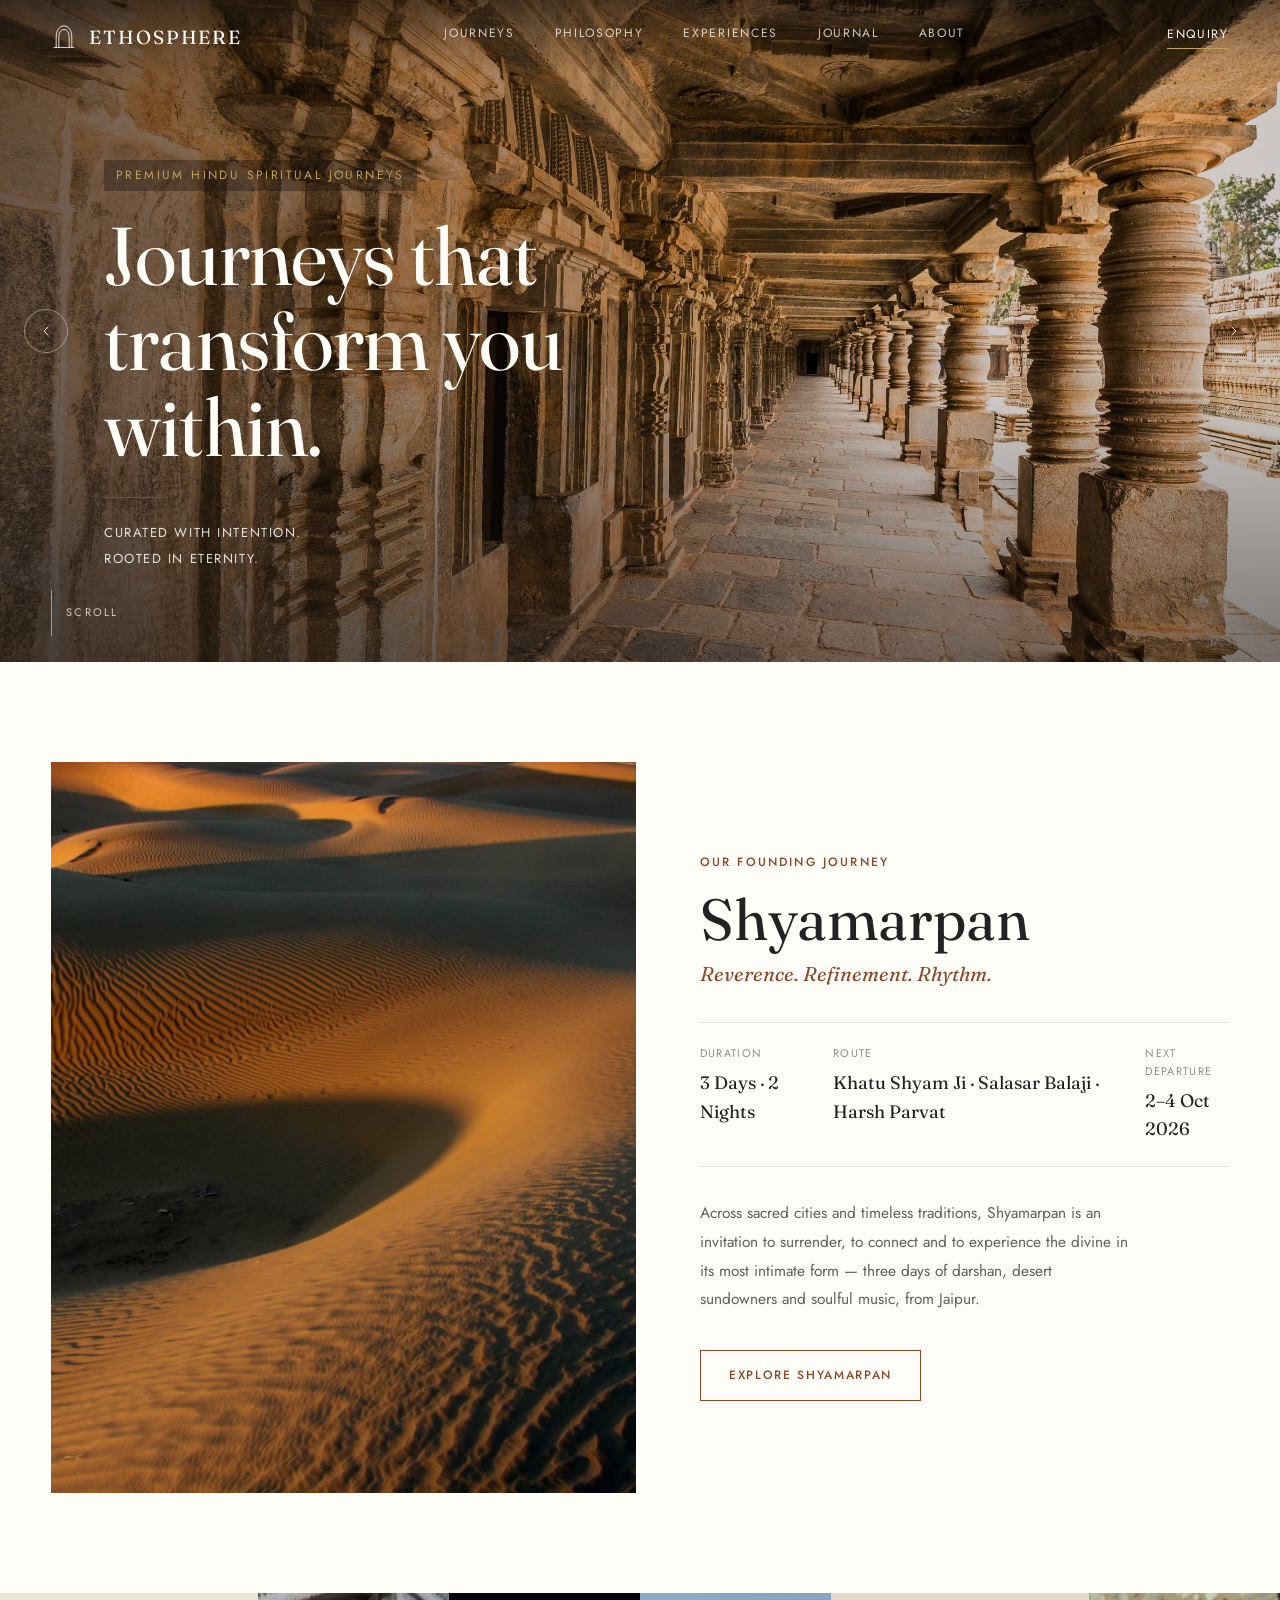
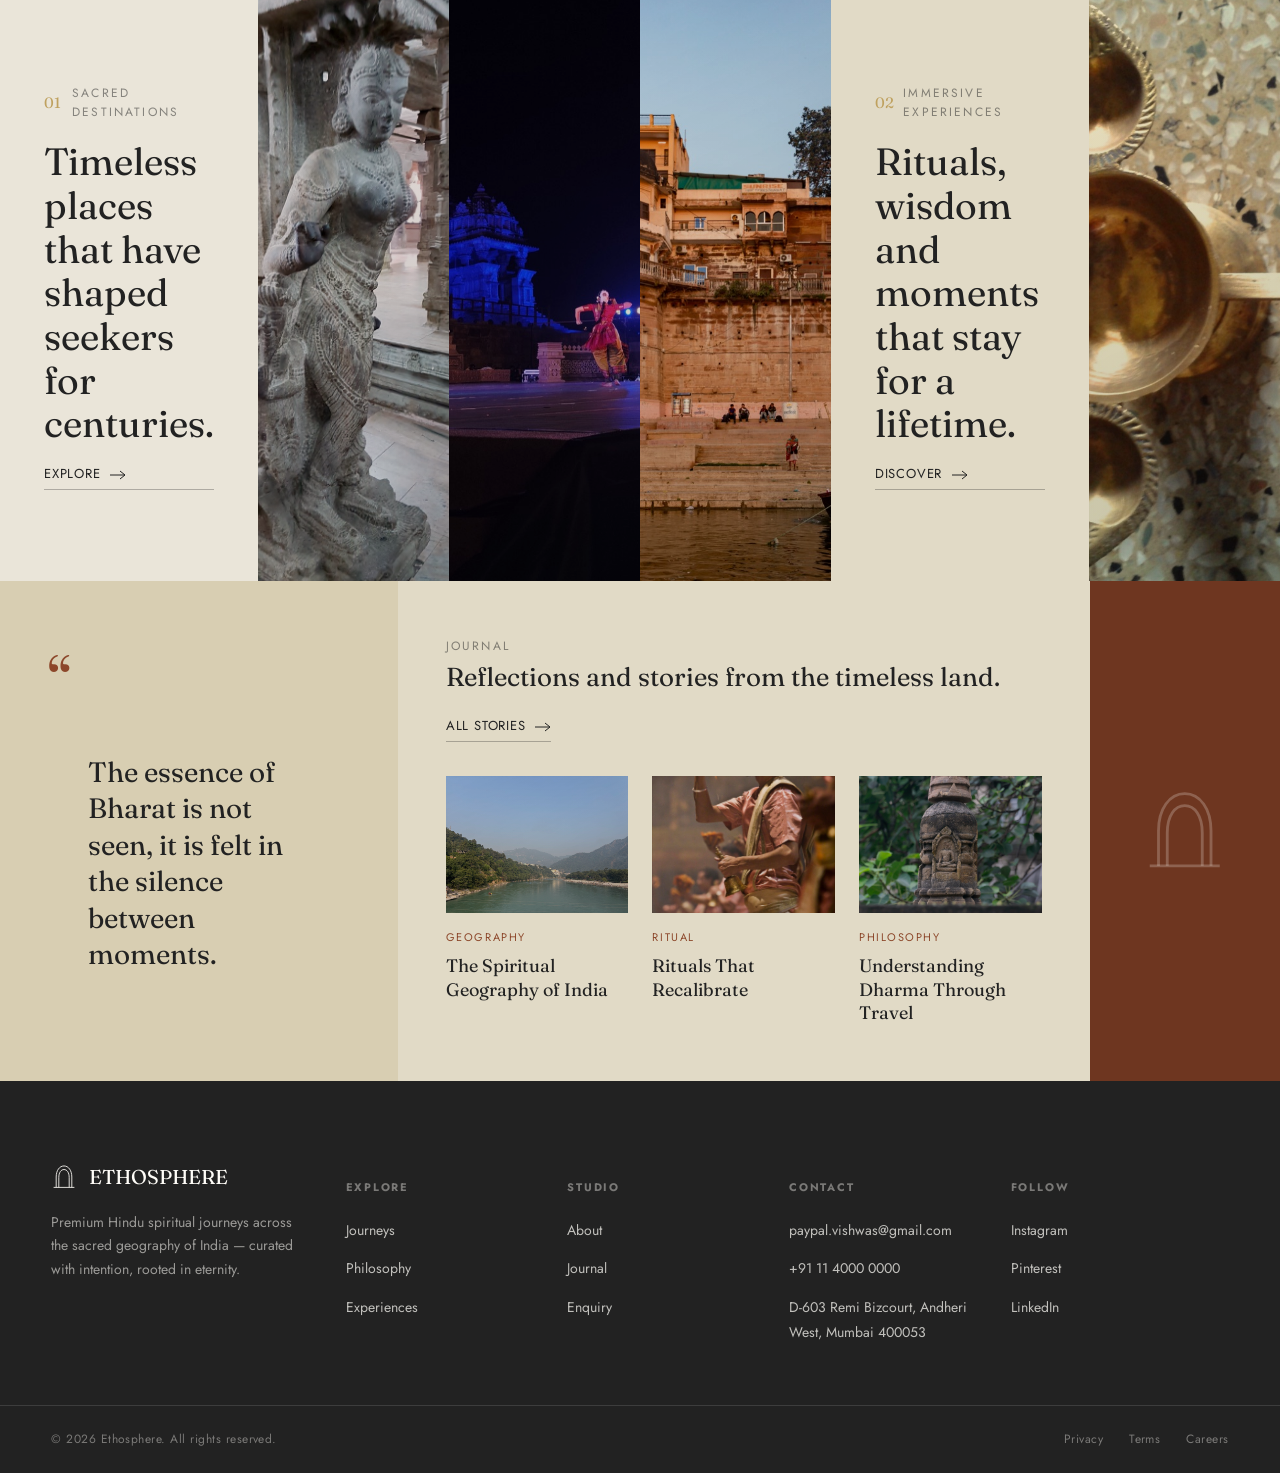
==== index.html @ e4db8712 "Fix hero arrow/headline overlap; remove redundant dot indicators Remove the dot indicators — arrows " ====
<!DOCTYPE html>
<html lang="en">
<head>
<meta charset="UTF-8">
<meta name="viewport" content="width=device-width, initial-scale=1.0">
<title>Journeys that transform you within — Ethosphere</title>
<meta name="description" content="Ethosphere designs premium, small-group spiritual journeys across India's sacred sites — curated with intention, rooted in eternity.">
<link rel="icon" href="data:image/svg+xml,<svg xmlns=%22http://www.w3.org/2000/svg%22 viewBox=%220 0 40 40%22><path d=%22M8 36 V20 C8 10 13 3 20 3 C27 3 32 10 32 20 V36%22 stroke=%22%238C472A%22 stroke-width=%222%22 fill=%22none%22/></svg>">
<link rel="stylesheet" href="css/style.css">

</head>
<body>

<header class="site-header">
  <a href="index.html" class="brand"><svg viewBox="0 0 40 40" fill="none" xmlns="http://www.w3.org/2000/svg" style="stroke:currentColor;stroke-width:1.3;">
  <path d="M8 36 V20 C8 10 13 3 20 3 C27 3 32 10 32 20 V36"/>
  <path d="M12 36 V21 C12 13 15.5 8.5 20 8.5 C24.5 8.5 28 13 28 21 V36"/>
  <line x1="4" y1="36" x2="36" y2="36"/>
</svg><span>ETHOSPHERE</span></a>
  <nav class="nav-main"><a href="journeys.html">Journeys</a>
<a href="philosophy.html">Philosophy</a>
<a href="experiences.html">Experiences</a>
<a href="journal.html">Journal</a>
<a href="about.html">About</a></nav>
  <div class="nav-right">
    <a href="enquiry.html" class="nav-cta">Enquiry</a>
    <button class="nav-toggle" aria-label="Open menu"><span></span><span></span><span></span></button>
  </div>
</header>
<div class="mobile-nav">
  <button class="mobile-nav-close">Close</button>
  <a href="journeys.html">Journeys</a>
  <a href="philosophy.html">Philosophy</a>
  <a href="experiences.html">Experiences</a>
  <a href="journal.html">Journal</a>
  <a href="about.html">About</a>
  <a href="enquiry.html" style="font-size:16px;color:var(--rust);margin-top:20px;">Enquiry &rarr;</a>
</div>

<section class="hero theme-hero">
  <div class="hero-slideshow" id="heroSlideshow">
    <div class="hero-slideshow-track" id="heroTrack">
      <div class="hero-slide">
        <img src="images/hero-temple-colonnade.jpg" alt="Golden-hour light through a sculpted stone temple corridor">
      </div>
    </div>
  </div>
  <button class="hero-nav hero-nav-prev" id="heroPrev" aria-label="Previous slide">
    <svg viewBox="0 0 24 24" fill="none"><path d="M15 6L9 12L15 18" stroke="currentColor" stroke-width="1.3" stroke-linecap="round" stroke-linejoin="round"/></svg>
  </button>
  <button class="hero-nav hero-nav-next" id="heroNext" aria-label="Next slide">
    <svg viewBox="0 0 24 24" fill="none"><path d="M9 6L15 12L9 18" stroke="currentColor" stroke-width="1.3" stroke-linecap="round" stroke-linejoin="round"/></svg>
  </button>
  <div class="scroll-cue"><span class="stem"></span>Scroll</div>
  <div class="hero-inner">
    <span class="hero-eyebrow">Premium Hindu Spiritual Journeys</span>
    <h1>Journeys that<br>transform you<br>within.</h1>
    <div class="hero-rule"></div>
    <p class="hero-sub">Curated with intention.<br>Rooted in eternity.</p>
  </div>
</section>

<section class="feature-journey" data-reveal>
  <div class="media-panel">
    <img src="images/shyamarpan-dunes-sunset.jpg" alt="Sunset over the desert dunes near Harsh Parvat, Rajasthan" loading="lazy">
  </div>
  <div class="feature-journey-body">
    <span class="eyebrow">Our Founding Journey</span>
    <h2 class="feature-journey-name">Shyamarpan</h2>
    <p class="feature-journey-subtitle">Reverence. Refinement. Rhythm.</p>
    <div class="feature-journey-meta">
      <div><span>Duration</span><span>3 Days &middot; 2 Nights</span></div>
      <div><span>Route</span><span>Khatu Shyam Ji &middot; Salasar Balaji &middot; Harsh Parvat</span></div>
      <div><span>Next Departure</span><span>2&ndash;4 Oct 2026</span></div>
    </div>
    <p class="feature-journey-desc">Across sacred cities and timeless traditions, Shyamarpan is an invitation to surrender, to connect and to experience the divine in its most intimate form — three days of darshan, desert sundowners and soulful music, from Jaipur.</p>
    <a href="journeys.html#shyamarpan" class="btn btn-rust">Explore Shyamarpan</a>
  </div>
</section>

<section class="split-row" data-reveal>
  <div class="split-text">
    <span class="section-label"><span class="num">01</span> Sacred Destinations</span>
    <h3>Timeless places that have shaped seekers for centuries.</h3>
    <a href="journeys.html" class="link-arrow">Explore<svg viewBox="0 0 16 10"><path d="M0 5H15M15 5L10 1M15 5L10 9" stroke="currentColor" fill="none"/></svg></a>
  </div>
  <div class="split-img"><div class="media-panel "><img src="images/detail-carved-stone.jpg" alt="Intricately carved temple pillar" loading="lazy"></div></div>
  <div class="split-img"><div class="media-panel "><img src="images/detail-temple-facade.jpg" alt="Sandstone temple facade at Khajuraho" loading="lazy"></div></div>
  <div class="split-img"><div class="media-panel "><img src="images/journey-ganges-ghats.jpg" alt="The ghats of Varanasi at dusk" loading="lazy"></div></div>
  <div class="split-text bg-2">
    <span class="section-label"><span class="num">02</span> Immersive Experiences</span>
    <h3>Rituals, wisdom and moments that stay for a lifetime.</h3>
    <a href="experiences.html" class="link-arrow">Discover<svg viewBox="0 0 16 10"><path d="M0 5H15M15 5L10 1M15 5L10 9" stroke="currentColor" fill="none"/></svg></a>
  </div>
  <div class="split-img"><div class="media-panel "><img src="images/detail-brass-ritual.jpg" alt="Brass diya and puja thali" loading="lazy"></div></div>
</section>

<section class="band" data-reveal>
  <div class="quote-cell">
    <span class="quote-mark">&ldquo;</span>
    <blockquote>The essence of Bharat is not seen, it is felt in the silence between moments.</blockquote>
  </div>
  <div class="journal-cell">
    <div class="journal-head">
      <div>
        <span class="section-label">Journal</span>
        <h3>Reflections and stories from the timeless land.</h3>
      </div>
      <a href="journal.html" class="link-arrow">All Stories<svg viewBox="0 0 16 10"><path d="M0 5H15M15 5L10 1M15 5L10 9" stroke="currentColor" fill="none"/></svg></a>
    </div>
    <div class="journal-grid">
      <a class="journal-card" href="journal.html">
        <div class="thumb"><div class="media-panel "><img src="images/journey-rishikesh.jpg" alt="The Ganges winding through the Himalayan foothills" loading="lazy"></div></div>
        <span class="cat">Geography</span>
        <h4>The Spiritual Geography of India</h4>
      </a>
      <a class="journal-card" href="journal.html">
        <div class="thumb"><div class="media-panel "><img src="images/exp-aarti.jpg" alt="A priest performing the Ganga aarti ceremony" loading="lazy"></div></div>
        <span class="cat">Ritual</span>
        <h4>Rituals That Recalibrate</h4>
      </a>
      <a class="journal-card" href="journal.html">
        <div class="thumb"><div class="media-panel "><img src="images/exp-stupas.jpg" alt="Votive stupas at the Mahabodhi Temple complex" loading="lazy"></div></div>
        <span class="cat">Philosophy</span>
        <h4>Understanding Dharma Through Travel</h4>
      </a>
    </div>
  </div>
  <div class="mark-cell"><svg viewBox="0 0 40 40" fill="none" xmlns="http://www.w3.org/2000/svg" style="stroke:currentColor;stroke-width:1.3;">
  <path d="M8 36 V20 C8 10 13 3 20 3 C27 3 32 10 32 20 V36"/>
  <path d="M12 36 V21 C12 13 15.5 8.5 20 8.5 C24.5 8.5 28 13 28 21 V36"/>
  <line x1="4" y1="36" x2="36" y2="36"/>
</svg></div>
</section>

<footer class="site-footer">
  <div class="footer-top">
    <div>
      <div class="footer-brand"><svg viewBox="0 0 40 40" fill="none" xmlns="http://www.w3.org/2000/svg" style="stroke:currentColor;stroke-width:1.3;">
  <path d="M8 36 V20 C8 10 13 3 20 3 C27 3 32 10 32 20 V36"/>
  <path d="M12 36 V21 C12 13 15.5 8.5 20 8.5 C24.5 8.5 28 13 28 21 V36"/>
  <line x1="4" y1="36" x2="36" y2="36"/>
</svg><span>ETHOSPHERE</span></div>
      <p>Premium Hindu spiritual journeys across the sacred geography of India — curated with intention, rooted in eternity.</p>
    </div>
    <div class="footer-col">
      <h5>Explore</h5>
      <ul>
        <li><a href="journeys.html">Journeys</a></li>
        <li><a href="philosophy.html">Philosophy</a></li>
        <li><a href="experiences.html">Experiences</a></li>
      </ul>
    </div>
    <div class="footer-col">
      <h5>Studio</h5>
      <ul>
        <li><a href="about.html">About</a></li>
        <li><a href="journal.html">Journal</a></li>
        <li><a href="enquiry.html">Enquiry</a></li>
      </ul>
    </div>
    <div class="footer-col">
      <h5>Contact</h5>
      <ul>
        <li><a href="mailto:paypal.vishwas@gmail.com">paypal.vishwas@gmail.com</a></li>
        <li><a href="tel:+911140000000">+91 11 4000 0000</a></li>
        <li><a href="https://www.google.com/maps/search/?api=1&amp;query=D-603%20Remi%20Bizcourt%2C%20off%20Veera%20Desai%20Road%20opposite%20Supreme%20Chambers%20Andheri%20West%2C%20Mumbai%20400053" target="_blank" rel="noopener">D-603 Remi Bizcourt, Andheri West, Mumbai 400053</a></li>
      </ul>
    </div>
    <div class="footer-col">
      <h5>Follow</h5>
      <ul>
        <li><a href="#">Instagram</a></li>
        <li><a href="#">Pinterest</a></li>
        <li><a href="#">LinkedIn</a></li>
      </ul>
    </div>
  </div>
  <div class="footer-bottom wrap">
    <span>&copy; 2026 Ethosphere. All rights reserved.</span>
    <div class="footer-legal">
      <a href="#">Privacy</a>
      <a href="#">Terms</a>
      <a href="#">Careers</a>
    </div>
  </div>
</footer>
<script src="js/main.js"></script>
</body>
</html>
---- css/style.css ----
/* =========================================================
   ETHOSPHERE — Design System
   ========================================================= */

@import url('https://fonts.googleapis.com/css2?family=Fraunces:ital,opsz,wght@0,9..144,300;0,9..144,400;0,9..144,500;0,9..144,600;1,9..144,400&family=Jost:wght@300;400;500;600&display=swap');

:root{
  --cream:       #EAE5D9;
  --cream-2:     #E1DAC6;
  --cream-3:     #D8CEB2;
  --ink:         #222222;
  --ink-70:      rgba(34,34,34,.72);
  --ink-50:      rgba(34,34,34,.5);
  --ink-30:      rgba(34,34,34,.3);
  --ink-12:      rgba(34,34,34,.12);
  --white:       #FFFDF8;
  --rust:        #8C472A;
  --rust-dark:   #6E3620;
  --rust-soft:   rgba(140,71,42,.12);
  --gold:        #BFA15F;
  --gold-soft:   rgba(191,161,95,.16);

  --font-display: 'Fraunces', Georgia, serif;
  --font-sans:    'Jost', 'Helvetica Neue', Arial, sans-serif;

  --container: 1440px;
  --gutter: clamp(20px, 4vw, 64px);
  --radius: 2px;
}

*, *::before, *::after{ box-sizing: border-box; min-width: 0; }
html{ scroll-behavior: smooth; }
body{
  margin:0;
  background: var(--cream);
  color: var(--ink);
  font-family: var(--font-sans);
  font-size: 16px;
  line-height: 1.6;
  -webkit-font-smoothing: antialiased;
  overflow-x: hidden;
}
img, svg{ display:block; max-width:100%; }
a{ color: inherit; text-decoration: none; }
ul{ list-style:none; margin:0; padding:0; }
h1,h2,h3,h4,p{ margin:0; }
button{ font-family: inherit; cursor:pointer; }

.wrap{
  max-width: var(--container);
  margin: 0 auto;
  padding-left: var(--gutter);
  padding-right: var(--gutter);
}

.eyebrow{
  font-family: var(--font-sans);
  font-size: 12px;
  font-weight: 500;
  letter-spacing: .18em;
  text-transform: uppercase;
  color: var(--rust);
}

.section-label{
  display:flex;
  align-items:center;
  gap: 14px;
  font-size: 12px;
  letter-spacing: .18em;
  text-transform: uppercase;
  color: var(--ink-50);
}
.section-label .num{
  color: var(--gold);
  font-family: var(--font-display);
  font-size: 15px;
  letter-spacing: 0;
}

.btn{
  display:inline-flex;
  align-items:center;
  gap: 10px;
  font-family: var(--font-sans);
  font-size: 12px;
  letter-spacing: .14em;
  text-transform: uppercase;
  font-weight: 500;
  padding: 15px 28px;
  border: 1px solid var(--ink);
  color: var(--ink);
  background: transparent;
  transition: background .3s ease, color .3s ease, border-color .3s ease;
}
.btn:hover{ background: var(--ink); color: var(--white); }
.btn.btn-light{ border-color: rgba(255,253,248,.5); color: var(--white); }
.btn.btn-light:hover{ background: var(--white); color: var(--ink); border-color: var(--white); }
.btn.btn-rust{ border-color: var(--rust); color: var(--rust); }
.btn.btn-rust:hover{ background: var(--rust); color: var(--white); border-color: var(--rust); }

.link-arrow{
  display:inline-flex;
  align-items:center;
  gap: 10px;
  font-size: 13px;
  letter-spacing: .06em;
  text-transform: uppercase;
  color: var(--ink);
  padding-bottom: 4px;
  border-bottom: 1px solid var(--ink-30);
  transition: border-color .3s ease, gap .3s ease, color .3s ease;
}
.link-arrow svg{ width:16px; height:10px; transition: transform .3s ease; }
.link-arrow:hover{ border-color: var(--rust); color: var(--rust); gap: 16px; }

/* =========================================================
   Header / Nav
   ========================================================= */
.site-header{
  position: fixed;
  top:0; left:0; right:0;
  z-index: 200;
  display:flex;
  align-items:center;
  justify-content:space-between;
  padding: 22px var(--gutter);
  background: linear-gradient(180deg, rgba(15,12,10,.55) 0%, rgba(15,12,10,.15) 65%, rgba(15,12,10,0) 100%);
  transition: background .4s ease, padding .4s ease, box-shadow .4s ease, backdrop-filter .4s ease;
}
.site-header.is-scrolled{
  background: rgba(17,14,11,.96);
  backdrop-filter: blur(10px);
  padding-top: 14px;
  padding-bottom: 14px;
  box-shadow: 0 1px 0 rgba(255,253,248,.1);
}
.brand{
  display:flex;
  align-items:center;
  gap: 12px;
  font-family: var(--font-display);
  font-size: 19px;
  letter-spacing: .1em;
  color: var(--white);
}
.brand svg{ width:26px; height:26px; }

.nav-main{
  display:flex;
  gap: 40px;
}
.nav-main a{
  font-size: 12px;
  letter-spacing: .14em;
  text-transform: uppercase;
  color: rgba(255,253,248,.78);
  padding-bottom: 6px;
  border-bottom: 1px solid transparent;
  transition: color .3s ease, border-color .3s ease;
}
.nav-main a:hover,
.nav-main a.active{ color: var(--gold); border-color: var(--gold); }

.nav-right{
  display:flex;
  align-items:center;
  gap: 28px;
}
.nav-cta{
  font-size: 12px;
  letter-spacing: .14em;
  text-transform: uppercase;
  color: var(--white);
  border-bottom: 1px solid var(--gold);
  padding-bottom: 4px;
}
.nav-toggle{
  display:none;
  flex-direction: column;
  gap: 5px;
  background: none;
  border: none;
  padding: 6px;
}
.nav-toggle span{
  width: 24px; height: 1px;
  background: var(--white);
}

.mobile-nav{
  position: fixed;
  inset: 0;
  background: var(--cream);
  z-index: 300;
  display:flex;
  flex-direction: column;
  justify-content: center;
  gap: 26px;
  padding: 0 var(--gutter);
  transform: translateY(-100%);
  transition: transform .5s cubic-bezier(.65,0,.35,1);
}
.mobile-nav.is-open{ transform: translateY(0); }
.mobile-nav a{
  font-family: var(--font-display);
  font-size: 34px;
  color: var(--ink);
}
.mobile-nav-close{
  position:absolute; top:22px; right: var(--gutter);
  background:none; border:none; font-size: 13px; letter-spacing:.14em; text-transform:uppercase;
}

/* =========================================================
   Media panel — real photography with a unifying warm grade
   (replaces the earlier abstract SVG art-panel treatment)
   ========================================================= */
.media-panel{
  position: relative;
  overflow: hidden;
  background: var(--cream-3);
}
.media-panel img{
  width: 100%;
  height: 100%;
  object-fit: cover;
  display: block;
}
.media-panel::after{
  content:"";
  position:absolute; inset:0;
  background: linear-gradient(155deg, rgba(140,71,42,.16) 0%, rgba(34,26,20,.28) 100%);
  mix-blend-mode: multiply;
  pointer-events: none;
}

/* =========================================================
   Hero
   ========================================================= */
.hero{
  position: relative;
  min-height: 68vh;
  display:flex;
  align-items:flex-end;
  color: var(--white);
  overflow: hidden;
}
.hero::before{
  content:"";
  position:absolute; inset:0;
  background: linear-gradient(90deg, rgba(20,16,13,.6) 0%, rgba(20,16,13,.2) 45%, rgba(20,16,13,0) 62%),
              linear-gradient(0deg, rgba(20,16,13,.4), transparent 40%);
  z-index: 1;
  pointer-events: none;
}
.hero-inner{
  position: relative;
  z-index: 3;
  width:100%;
  /* Horizontal padding is wider than the shared --gutter so the text
     block never reaches into the space the arrow controls sit in. */
  padding: 160px 104px 90px;
}

/* =========================================================
   Hero slideshow — horizontal push-transition carousel
   ========================================================= */
.hero-slideshow{
  position: absolute;
  inset: 0;
  z-index: 0;
  overflow: hidden;
}
.hero-slideshow-track{
  display: flex;
  height: 100%;
  width: 100%;
  transition: transform .9s cubic-bezier(.65,0,.35,1);
}
.hero-slideshow-track.is-snapping{ transition: none; }
.hero-slide{
  position: relative;
  flex: 0 0 100%;
  height: 100%;
}
.hero-slide img,
.hero-slide video{
  width: 100%;
  height: 100%;
  object-fit: cover;
  display: block;
}
.hero-slide::after{
  content:"";
  position:absolute; inset:0;
  background: linear-gradient(155deg, rgba(140,71,42,.16) 0%, rgba(34,26,20,.28) 100%);
  mix-blend-mode: multiply;
}

.hero-nav{
  position: absolute;
  top: 50%;
  transform: translateY(-50%);
  z-index: 4;
  width: 44px; height: 44px;
  display: flex;
  align-items: center;
  justify-content: center;
  background: transparent;
  border: 1px solid rgba(255,253,248,.4);
  border-radius: 50%;
  color: var(--white);
  cursor: pointer;
  transition: border-color .3s ease, background .3s ease;
}
.hero-nav:hover{ border-color: var(--gold); background: rgba(20,16,13,.3); }
.hero-nav svg{ width: 16px; height: 16px; }
.hero-nav-prev{ left: 24px; }
.hero-nav-next{ right: 24px; }

@media (max-width: 760px){
  .hero{ min-height: 62vh; }
  .hero-inner{ padding-left: 64px; padding-right: 64px; }
  .hero-nav{ width: 30px; height: 30px; }
  .hero-nav svg{ width: 11px; height: 11px; }
  .hero-nav-prev{ left: 12px; }
  .hero-nav-next{ right: 12px; }
}
.hero-eyebrow{
  font-size: 12px;
  letter-spacing: .2em;
  text-transform: uppercase;
  color: var(--gold);
  margin-bottom: 22px;
  background: rgba(20,16,13,.35);
  display:inline-block;
  padding: 6px 12px;
}
.hero h1{
  font-family: var(--font-display);
  font-weight: 400;
  font-size: clamp(44px, 6.4vw, 92px);
  line-height: 1.04;
  max-width: 780px;
  letter-spacing: -.01em;
}
.hero-rule{
  width: 64px; height: 1px;
  background: var(--rust);
  margin: 28px 0 22px;
}
.hero-sub{
  font-size: 13px;
  letter-spacing: .12em;
  text-transform: uppercase;
  color: rgba(255,253,248,.85);
  line-height: 2;
  max-width: 320px;
}
.scroll-cue{
  position:absolute;
  left: var(--gutter);
  bottom: 26px;
  z-index: 2;
  display:flex;
  align-items:center;
  gap: 14px;
  color: rgba(255,253,248,.75);
  font-size: 11px;
  letter-spacing: .2em;
  text-transform: uppercase;
}
.scroll-cue .stem{
  width:1px; height: 46px;
  background: rgba(255,253,248,.5);
}

/* =========================================================
   Split feature sections (Sacred Destinations / Immersive Experiences)
   ========================================================= */
.split-row{
  display:grid;
  grid-template-columns: 1.15fr .85fr .85fr .85fr 1.15fr .85fr;
  min-width: 0;
  min-height: clamp(420px, 46vw, 640px);
}
.split-row > *{ min-width: 0; height: 100%; }
.split-text{
  padding: 70px 44px;
  display:flex;
  flex-direction:column;
  justify-content:center;
  gap: 18px;
  background: var(--cream);
}
.split-text.bg-2{ background: var(--cream-2); }
.split-text h3{
  font-family: var(--font-display);
  font-weight:400;
  font-size: clamp(28px, 3vw, 38px);
  line-height:1.15;
}
.split-text p{
  color: var(--ink-70);
  font-size: 15px;
  max-width: 30ch;
}
.split-img .media-panel{ height:100%; }

/* =========================================================
   Quote / Journal band
   ========================================================= */
.band{
  display:grid;
  grid-template-columns: 1.15fr 2fr .55fr;
}
.quote-cell{
  background: var(--cream-3);
  padding: 64px 48px;
  display:flex;
  flex-direction:column;
  gap: 26px;
  justify-content:center;
}
.quote-mark{
  font-family: var(--font-display);
  font-size: 64px;
  color: var(--rust);
  line-height: .6;
}
.quote-cell blockquote{
  font-family: var(--font-display);
  font-style: normal;
  font-size: clamp(22px, 2.2vw, 28px);
  line-height: 1.3;
  color: var(--ink);
  max-width: 22ch;
}
.journal-cell{
  background: var(--cream-2);
  padding: 56px 48px;
}
.journal-head{
  display:flex;
  align-items:flex-end;
  justify-content:space-between;
  margin-bottom: 34px;
  flex-wrap: wrap;
  gap: 18px;
}
.journal-head h3{
  font-family: var(--font-display);
  font-weight:400;
  font-size: 26px;
}
.journal-head p{
  color: var(--ink-50);
  font-size: 14px;
  margin-top: 6px;
}
.journal-grid{
  display:grid;
  grid-template-columns: repeat(3, 1fr);
  gap: 24px;
}
.journal-card .thumb{ aspect-ratio: 4/3; margin-bottom: 16px; }
.journal-card .thumb .media-panel{ height:100%; }
.journal-card .cat{
  font-size: 11px;
  letter-spacing:.14em;
  text-transform:uppercase;
  color: var(--rust);
  margin-bottom: 8px;
  display:block;
}
.journal-card h4{
  font-family: var(--font-display);
  font-weight:400;
  font-size: 18px;
  line-height:1.3;
}
.mark-cell{
  background: var(--rust-dark);
  position:relative;
  min-height: 200px;
}
.mark-cell svg{
  position:absolute; inset:0; margin:auto;
  width: 46%; height: 46%;
  color: rgba(255,253,248,.22);
}

/* =========================================================
   Footer
   ========================================================= */
.site-footer{
  background: var(--ink);
  color: rgba(255,253,248,.7);
}
.footer-top{
  display:grid;
  grid-template-columns: 1.4fr 1fr 1fr 1fr 1.2fr;
  gap: 40px;
  padding: 80px var(--gutter) 60px;
  border-bottom: 1px solid rgba(255,253,248,.12);
}
.footer-brand{
  display:flex;
  align-items:center;
  gap: 12px;
  font-family: var(--font-display);
  font-size: 20px;
  color: var(--white);
  margin-bottom: 18px;
}
.footer-brand svg{ width:26px; height:26px; }
.footer-top p{ font-size: 14px; line-height:1.7; max-width: 32ch; color: rgba(255,253,248,.55); }
.footer-col h5{
  font-size: 11px;
  letter-spacing:.16em;
  text-transform:uppercase;
  color: rgba(255,253,248,.4);
  margin-bottom: 20px;
}
.footer-col ul{ display:flex; flex-direction:column; gap: 13px; }
.footer-col a{ font-size: 14px; color: rgba(255,253,248,.72); transition: color .3s ease; }
.footer-col a:hover{ color: var(--gold); }
.footer-bottom{
  display:flex;
  align-items:center;
  justify-content:space-between;
  padding: 24px var(--gutter);
  font-size: 12px;
  letter-spacing:.04em;
  color: rgba(255,253,248,.4);
  flex-wrap: wrap;
  gap: 14px;
}
.footer-legal{ display:flex; gap: 26px; }
.footer-legal a:hover{ color: var(--gold); }
.footer-social{ display:flex; gap: 20px; align-items:center; }

/* =========================================================
   Inner page header (Journeys, Philosophy, Experiences, Journal, About, Enquiry)
   ========================================================= */
.page-header{
  position: relative;
  min-height: 62vh;
  display:flex;
  align-items:flex-end;
  color: var(--white);
}
.page-header .media-panel{ position:absolute; inset:0; }
.page-header::before{
  content:"";
  position:absolute; inset:0;
  background: linear-gradient(0deg, rgba(20,16,13,.65), rgba(20,16,13,.15) 55%, rgba(20,16,13,.35));
}
.page-header-inner{
  position:relative; z-index:2;
  padding: 150px var(--gutter) 70px;
  width:100%;
}
.page-header h1{
  font-family: var(--font-display);
  font-weight:400;
  font-size: clamp(38px, 5.4vw, 74px);
  max-width: 780px;
  line-height:1.05;
}
.page-header .eyebrow{ margin-bottom: 18px; display:block; color: var(--gold); }
.page-header .lede{
  margin-top: 22px;
  max-width: 46ch;
  font-size: 15px;
  line-height:1.7;
  color: rgba(255,253,248,.82);
}
.breadcrumb{
  position:relative; z-index:2;
  font-size: 11px;
  letter-spacing:.14em;
  text-transform:uppercase;
  color: rgba(255,253,248,.6);
  padding: 0 var(--gutter);
  margin-top: 130px;
}
.breadcrumb a{ color: rgba(255,253,248,.6); }
.breadcrumb a:hover{ color: var(--white); }

/* =========================================================
   Generic content sections
   ========================================================= */
.section{ padding: 100px var(--gutter); }
.section.tight{ padding: 70px var(--gutter); }
.section-intro{
  display:grid;
  grid-template-columns: 1fr 1fr;
  gap: 60px;
  margin-bottom: 64px;
  align-items:end;
}
.section-intro h2{
  font-family: var(--font-display);
  font-weight:400;
  font-size: clamp(30px, 3.6vw, 48px);
  line-height:1.1;
}
.section-intro p{ color: var(--ink-70); font-size: 15px; line-height:1.75; }
.section.bg-ink{ background: var(--ink); color: rgba(255,253,248,.85); }
.section.bg-ink .section-intro h2{ color: var(--white); }
.section.bg-2{ background: var(--cream-2); }

/* Signature journey feature (Shyamarpan) */
.feature-journey{
  display:grid;
  grid-template-columns: 1.05fr .95fr;
  gap: clamp(30px, 5vw, 70px);
  align-items:center;
  padding: 100px var(--gutter);
  background: var(--white);
}
.feature-journey .media-panel{
  aspect-ratio: 4/5;
}
.feature-journey-body .eyebrow{ margin-bottom:18px; display:block; }
.feature-journey-name{
  font-family: var(--font-display);
  font-weight:400;
  font-size: clamp(38px, 4.6vw, 58px);
  line-height:1;
}
.feature-journey-subtitle{
  font-family: var(--font-display);
  font-style: italic;
  font-size: 20px;
  color: var(--rust);
  margin-top: 10px;
}
.feature-journey-meta{
  display:flex;
  gap: 32px;
  margin: 32px 0;
  padding: 22px 0;
  border-top: 1px solid var(--ink-12);
  border-bottom: 1px solid var(--ink-12);
}
.feature-journey-meta div{ display:flex; flex-direction:column; gap:6px; }
.feature-journey-meta span:first-child{
  font-size: 11px; letter-spacing:.12em; text-transform:uppercase; color: var(--ink-50);
}
.feature-journey-meta span:last-child{ font-family: var(--font-display); font-size: 18px; }
.feature-journey-desc{
  color: var(--ink-70);
  font-size: 15.5px;
  line-height: 1.85;
  max-width: 48ch;
  margin-bottom: 36px;
}

/* Philosophy tenets */
.tenets{
  display:grid;
  grid-template-columns: repeat(2, 1fr);
  gap: 1px;
  background: var(--ink-12);
  border: 1px solid var(--ink-12);
}
.tenet{
  background: var(--cream);
  padding: 50px 46px;
  display:flex;
  flex-direction: column;
  gap: 16px;
}
.tenet .num{
  font-family: var(--font-display);
  font-size: 15px;
  color: var(--gold);
}
.tenet h3{
  font-family: var(--font-display);
  font-weight:400;
  font-size: 26px;
}
.tenet p{ color: var(--ink-70); font-size:14.5px; line-height:1.75; max-width: 44ch; }

/* Experiences grid (asymmetric) */
.exp-grid{
  display:grid;
  grid-template-columns: repeat(6, 1fr);
  gap: 24px;
}
.exp-card{ position:relative; overflow:hidden; }
.exp-card .media-panel{ height:100%; }
.exp-card.span-4{ grid-column: span 4; aspect-ratio: 16/10; }
.exp-card.span-2{ grid-column: span 2; aspect-ratio: 3/4; }
.exp-card.span-3{ grid-column: span 3; aspect-ratio: 4/5; }
.exp-card-label{
  position:absolute; left:0; right:0; bottom:0; z-index:2;
  padding: 26px;
  color: var(--white);
  background: linear-gradient(0deg, rgba(20,16,13,.8), transparent);
}
.exp-card-label .eyebrow{ color: var(--gold); margin-bottom:6px; display:block; font-size:11px; }
.exp-card-label h3{ font-family: var(--font-display); font-weight:400; font-size: 22px; color: var(--white); }

/* Journal listing */
.journal-list-grid{
  display:grid;
  grid-template-columns: repeat(3, 1fr);
  gap: 40px 30px;
}
.journal-list-grid .journal-card .thumb{ aspect-ratio: 4/3; }

/* About */
.about-stats{
  display:grid;
  grid-template-columns: repeat(4,1fr);
  border-top: 1px solid var(--ink-12);
  border-bottom: 1px solid var(--ink-12);
}
.stat{
  padding: 40px 36px;
  border-right: 1px solid var(--ink-12);
}
.stat:last-child{ border-right:none; }
.stat .n{ font-family: var(--font-display); font-size: 42px; color: var(--rust); }
.stat .l{ font-size: 12px; letter-spacing:.1em; text-transform:uppercase; color: var(--ink-50); margin-top:8px; }

.value-row{
  display:grid;
  grid-template-columns: repeat(3, 1fr);
  gap: 40px;
}
.value-item{ display:flex; flex-direction:column; gap:14px; }
.value-item .icon{ width:40px; height:40px; color: var(--rust); }
.value-item h4{ font-family: var(--font-display); font-weight:400; font-size:20px; }
.value-item p{ color: var(--ink-70); font-size:14.5px; line-height:1.7; }

/* CTA band */
.cta-band{
  position:relative;
  color: var(--white);
  min-height: 46vh;
  display:flex;
  align-items:center;
  justify-content:center;
  text-align:center;
}
.cta-band .media-panel{ position:absolute; inset:0; }
.cta-band::before{ content:""; position:absolute; inset:0; background: rgba(20,16,13,.55); z-index:1; }
.cta-band-inner{ position:relative; z-index:2; display:flex; flex-direction:column; align-items:center; gap:26px; padding: 0 24px; }
.cta-band h2{ font-family: var(--font-display); font-weight:400; font-size: clamp(30px,4.4vw,54px); max-width: 18ch; }
.cta-band .eyebrow{ color: var(--gold); }

/* Itinerary (day-by-day) */
.itinerary{ border-top: 1px solid var(--ink-12); margin: 8px 0 40px; }
.itinerary-day{ padding: 26px 0; border-bottom: 1px solid var(--ink-12); }
.itinerary-day h4{
  font-family: var(--font-display); font-weight:400; font-size: 19px; margin-bottom: 14px;
  display:flex; align-items:baseline; gap:12px; flex-wrap:wrap;
}
.itinerary-day h4 em{ color: var(--gold); font-style:italic; font-size:14px; letter-spacing:.04em; }
.itinerary-day ul{ display:flex; flex-direction:column; gap:9px; }
.itinerary-day li{ color: var(--ink-70); font-size:14.5px; line-height:1.6; padding-left:18px; position:relative; }
.itinerary-day li::before{ content:''; position:absolute; left:0; top:0.65em; width:5px; height:5px; background:var(--rust); border-radius:50%; }

/* Inclusions / not included */
.inclusions-grid{ display:grid; grid-template-columns: 1fr 1fr; gap: 44px; margin: 40px 0; }
.inclusions-grid h4{ font-family: var(--font-display); font-weight:400; font-size:16px; margin-bottom:16px; letter-spacing:.02em; }
.inclusions-grid ul{ display:flex; flex-direction:column; gap:11px; }
.inclusions-grid li{ font-size:14px; color:var(--ink-70); line-height:1.5; padding-left:18px; position:relative; }
.inclusions-grid li::before{ content:''; position:absolute; left:0; top:0.55em; width:5px; height:5px; background:var(--gold); border-radius:50%; }
.inclusions-grid .not-included li::before{ background: var(--ink-30); }
@media (max-width:760px){ .inclusions-grid{ grid-template-columns:1fr; } }

/* Enquiry form */
.enquiry-form{ max-width: 760px; display:flex; flex-direction:column; gap:22px; }
.form-row{ display:grid; grid-template-columns:1fr 1fr; gap:22px; }
.enquiry-form label{ display:flex; flex-direction:column; gap:8px; font-size:12px; letter-spacing:.08em; text-transform:uppercase; color:var(--ink-50); }
.enquiry-form input, .enquiry-form textarea, .enquiry-form select{
  font-family: var(--font-sans); font-size:15px; color:var(--ink);
  background: var(--white); border:1px solid var(--ink-12); padding:14px 16px; resize:vertical;
}
.enquiry-form input:focus, .enquiry-form textarea:focus, .enquiry-form select:focus{ outline:none; border-color:var(--rust); }
.enquiry-form .btn{ align-self:flex-start; }
.enquiry-form .btn[disabled]{ opacity:.5; cursor:default; }
.form-note{ font-size:12px; color:var(--ink-30); }
.form-note.is-error{ color:var(--rust); }

.enquiry-success{
  max-width: 560px;
  padding: 44px 40px;
  background: var(--cream-2);
  border-left: 3px solid var(--rust);
}
.enquiry-success h3{ font-family: var(--font-display); font-weight:400; font-size:24px; margin-bottom:14px; }
.enquiry-success p{ color: var(--ink-70); font-size:14.5px; line-height:1.7; }

.enquiry-info{
  display:grid;
  grid-template-columns: repeat(3, 1fr);
  gap: 30px;
  margin-top: 70px;
  padding-top: 50px;
  border-top: 1px solid var(--ink-12);
}
.enquiry-info-item h4{ font-family: var(--font-display); font-weight:400; font-size:18px; margin-bottom:10px; }
.enquiry-info-item p, .enquiry-info-item a{ color: var(--ink-70); font-size:14px; line-height:1.7; }
.enquiry-info-item a:hover{ color: var(--rust); }

/* Reveal-on-scroll */
[data-reveal]{ opacity:0; transform: translateY(24px); transition: opacity .8s ease, transform .8s ease; }
[data-reveal].in-view{ opacity:1; transform: translateY(0); }

/* =========================================================
   Responsive
   ========================================================= */
@media (max-width: 1100px){
  .split-row{ grid-template-columns: 1fr 1fr; }
  .split-row .split-img:nth-of-type(3),
  .split-row .split-img:nth-of-type(4){ display:none; }
  .band{ grid-template-columns: 1fr; }
  .mark-cell{ display:none; }
  .footer-top{ grid-template-columns: 1fr 1fr; }
  .tenets{ grid-template-columns: 1fr; }
  .exp-grid{ grid-template-columns: repeat(2,1fr); }
  .exp-card.span-4, .exp-card.span-2, .exp-card.span-3{ grid-column: span 1; aspect-ratio: 4/3; }
  .about-stats{ grid-template-columns: repeat(2,1fr); }
  .value-row{ grid-template-columns: 1fr; }
  .journal-grid, .journal-list-grid{ grid-template-columns: repeat(2,1fr); }
  .feature-journey{ grid-template-columns: 1fr; }
  .enquiry-info{ grid-template-columns: 1fr; }
}
@media (max-width: 760px){
  .nav-main, .nav-right .nav-cta{ display:none; }
  .nav-toggle{ display:flex; }
  .split-row{ grid-template-columns: 1fr; min-height: 0; }
  .split-row > *{ height: auto; }
  .split-img{ aspect-ratio: 16/9; }
  .journal-grid, .journal-list-grid{ grid-template-columns: 1fr; }
  .section-intro{ grid-template-columns: 1fr; }
  .footer-top{ grid-template-columns: 1fr; padding: 60px var(--gutter) 40px; }
  .footer-bottom{ flex-direction:column; align-items:flex-start; }
  .about-stats{ grid-template-columns: 1fr 1fr; }
  .stat{ border-bottom: 1px solid var(--ink-12); }
  .form-row{ grid-template-columns:1fr; }
}
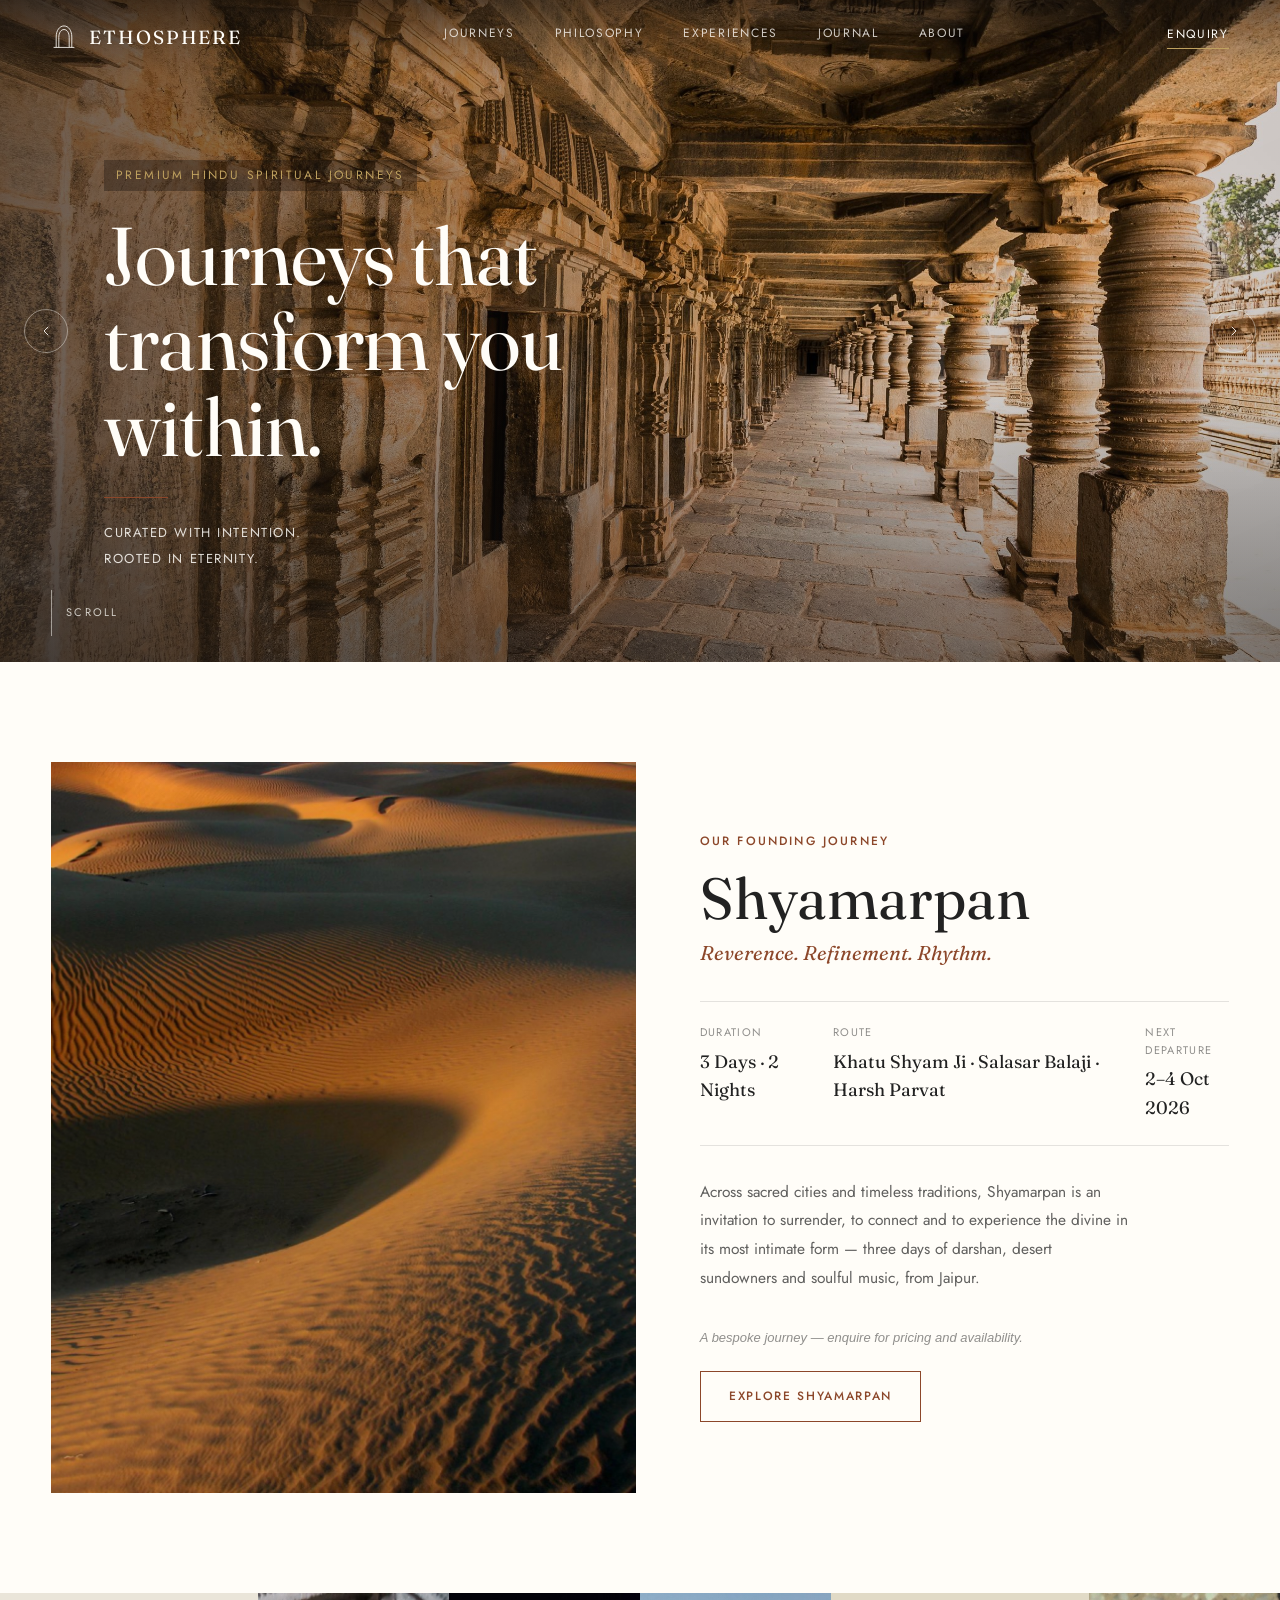
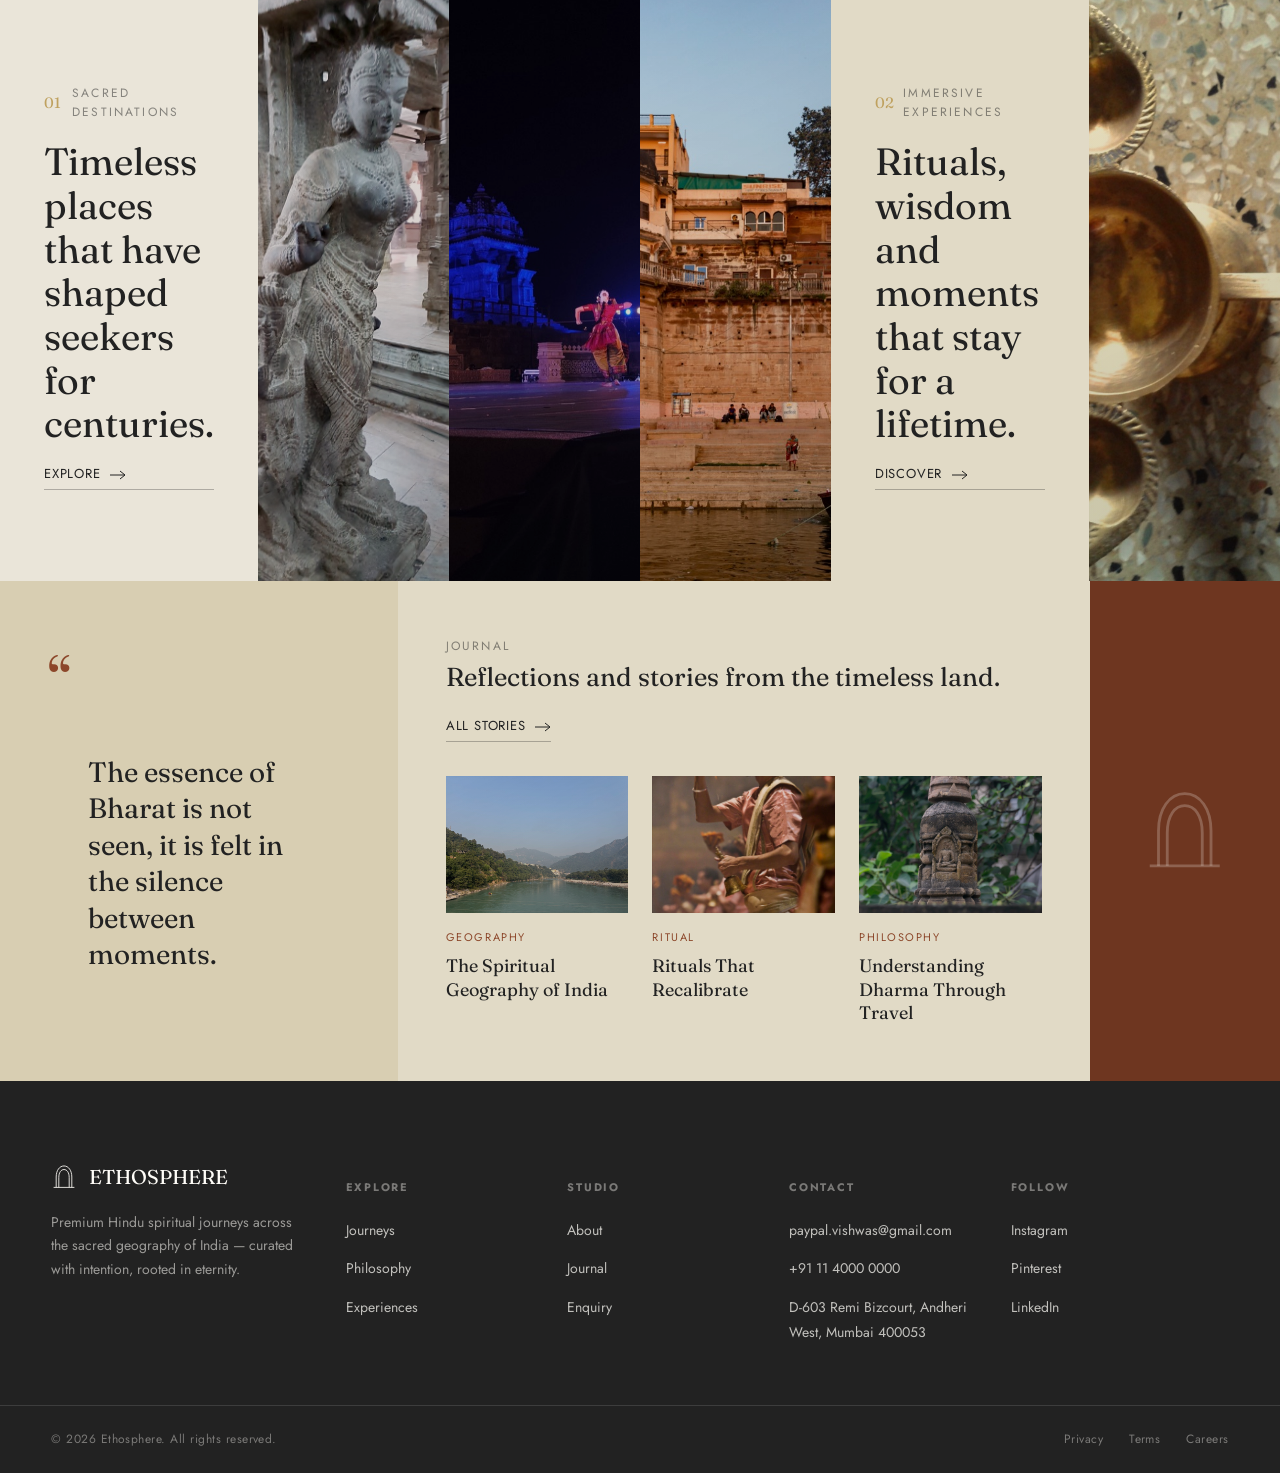
==== commit cb630b1b: "Add booking funnel upgrade: journey pre-fill, pricing language, inclusions Journey-specific CTAs (ho" ====
--- a/index.html
+++ b/index.html
@@ -74,7 +74,8 @@
       <div><span>Next Departure</span><span>2&ndash;4 Oct 2026</span></div>
     </div>
     <p class="feature-journey-desc">Across sacred cities and timeless traditions, Shyamarpan is an invitation to surrender, to connect and to experience the divine in its most intimate form — three days of darshan, desert sundowners and soulful music, from Jaipur.</p>
-    <a href="journeys.html#shyamarpan" class="btn btn-rust">Explore Shyamarpan</a>
+    <p class="enquire-note">A bespoke journey &mdash; enquire for pricing and availability.</p>
+    <a href="enquiry.html?journey=shyamarpan" class="btn btn-rust">Explore Shyamarpan</a>
   </div>
 </section>
 
--- a/css/style.css
+++ b/css/style.css
@@ -768,13 +768,45 @@
 .itinerary-day li::before{ content:''; position:absolute; left:0; top:0.65em; width:5px; height:5px; background:var(--rust); border-radius:50%; }
 
 /* Inclusions / not included */
-.inclusions-grid{ display:grid; grid-template-columns: 1fr 1fr; gap: 44px; margin: 40px 0; }
-.inclusions-grid h4{ font-family: var(--font-display); font-weight:400; font-size:16px; margin-bottom:16px; letter-spacing:.02em; }
-.inclusions-grid ul{ display:flex; flex-direction:column; gap:11px; }
-.inclusions-grid li{ font-size:14px; color:var(--ink-70); line-height:1.5; padding-left:18px; position:relative; }
-.inclusions-grid li::before{ content:''; position:absolute; left:0; top:0.55em; width:5px; height:5px; background:var(--gold); border-radius:50%; }
-.inclusions-grid .not-included li::before{ background: var(--ink-30); }
-@media (max-width:760px){ .inclusions-grid{ grid-template-columns:1fr; } }
+.not-included-block{ margin: 36px 0; }
+.not-included-block h4{ font-family: var(--font-display); font-weight:400; font-size:16px; margin-bottom:16px; letter-spacing:.02em; }
+.not-included-block ul{ display:flex; flex-direction:column; gap:11px; }
+.not-included-block li{ font-size:14px; color:var(--ink-70); line-height:1.5; padding-left:18px; position:relative; }
+.not-included-block li::before{ content:''; position:absolute; left:0; top:0.55em; width:5px; height:5px; background:var(--ink-30); border-radius:50%; }
+
+/* What's Included — premium editorial grid */
+.included-intro{ display:block; margin: 40px 0 18px; }
+.included-grid{
+  display:grid;
+  grid-template-columns: repeat(2, 1fr);
+  gap: 1px;
+  background: var(--ink-12);
+  border: 1px solid var(--ink-12);
+  margin-bottom: 40px;
+}
+.included-item{
+  background: var(--white);
+  padding: 24px 22px;
+  display:flex;
+  flex-direction:column;
+  gap: 14px;
+}
+.included-item .mark{ width:20px; height:1px; background: var(--gold); }
+.included-item span:last-child{
+  font-family: var(--font-display);
+  font-size: 16.5px;
+  line-height:1.3;
+  color: var(--ink);
+}
+
+.enquire-note{
+  font-size: 13px;
+  font-style: italic;
+  color: var(--ink-50);
+  margin-bottom: 22px;
+}
+
+@media (max-width:760px){ .included-grid{ grid-template-columns:1fr; } }
 
 /* Enquiry form */
 .enquiry-form{ max-width: 760px; display:flex; flex-direction:column; gap:22px; }
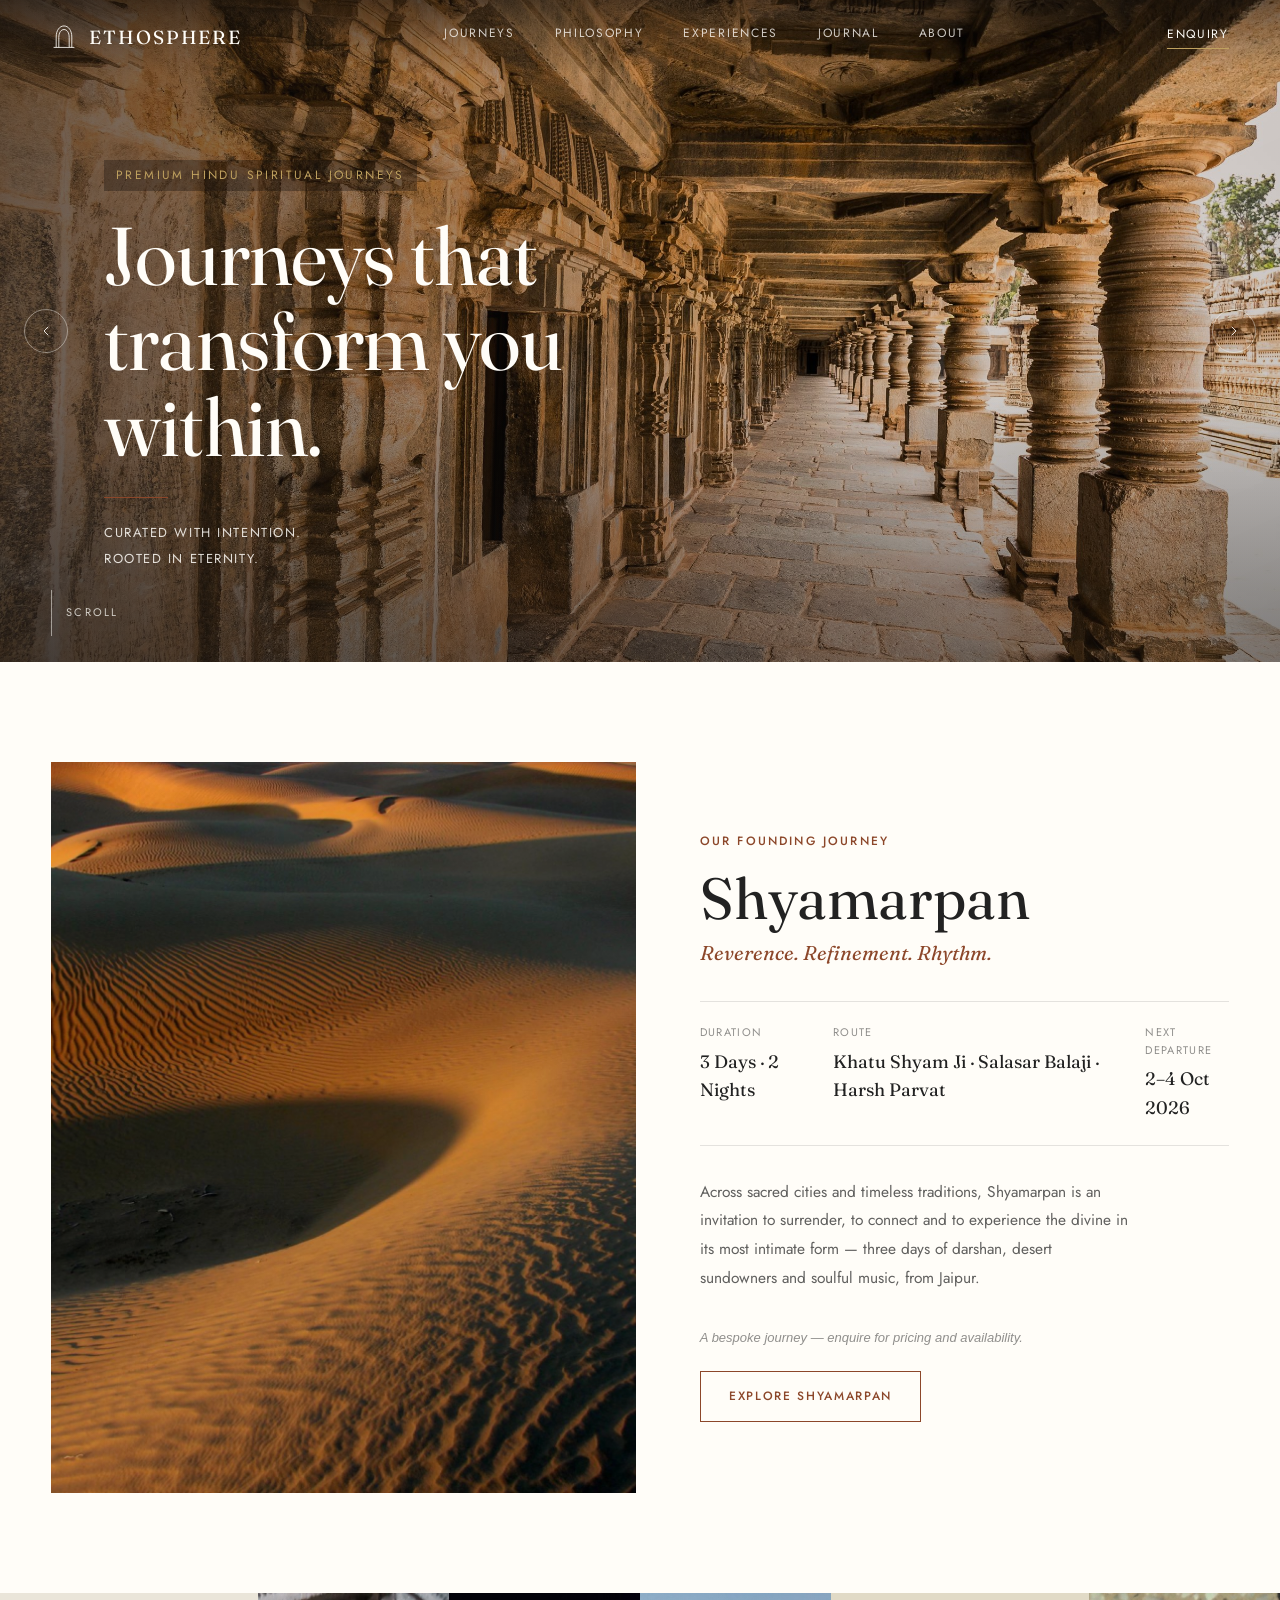
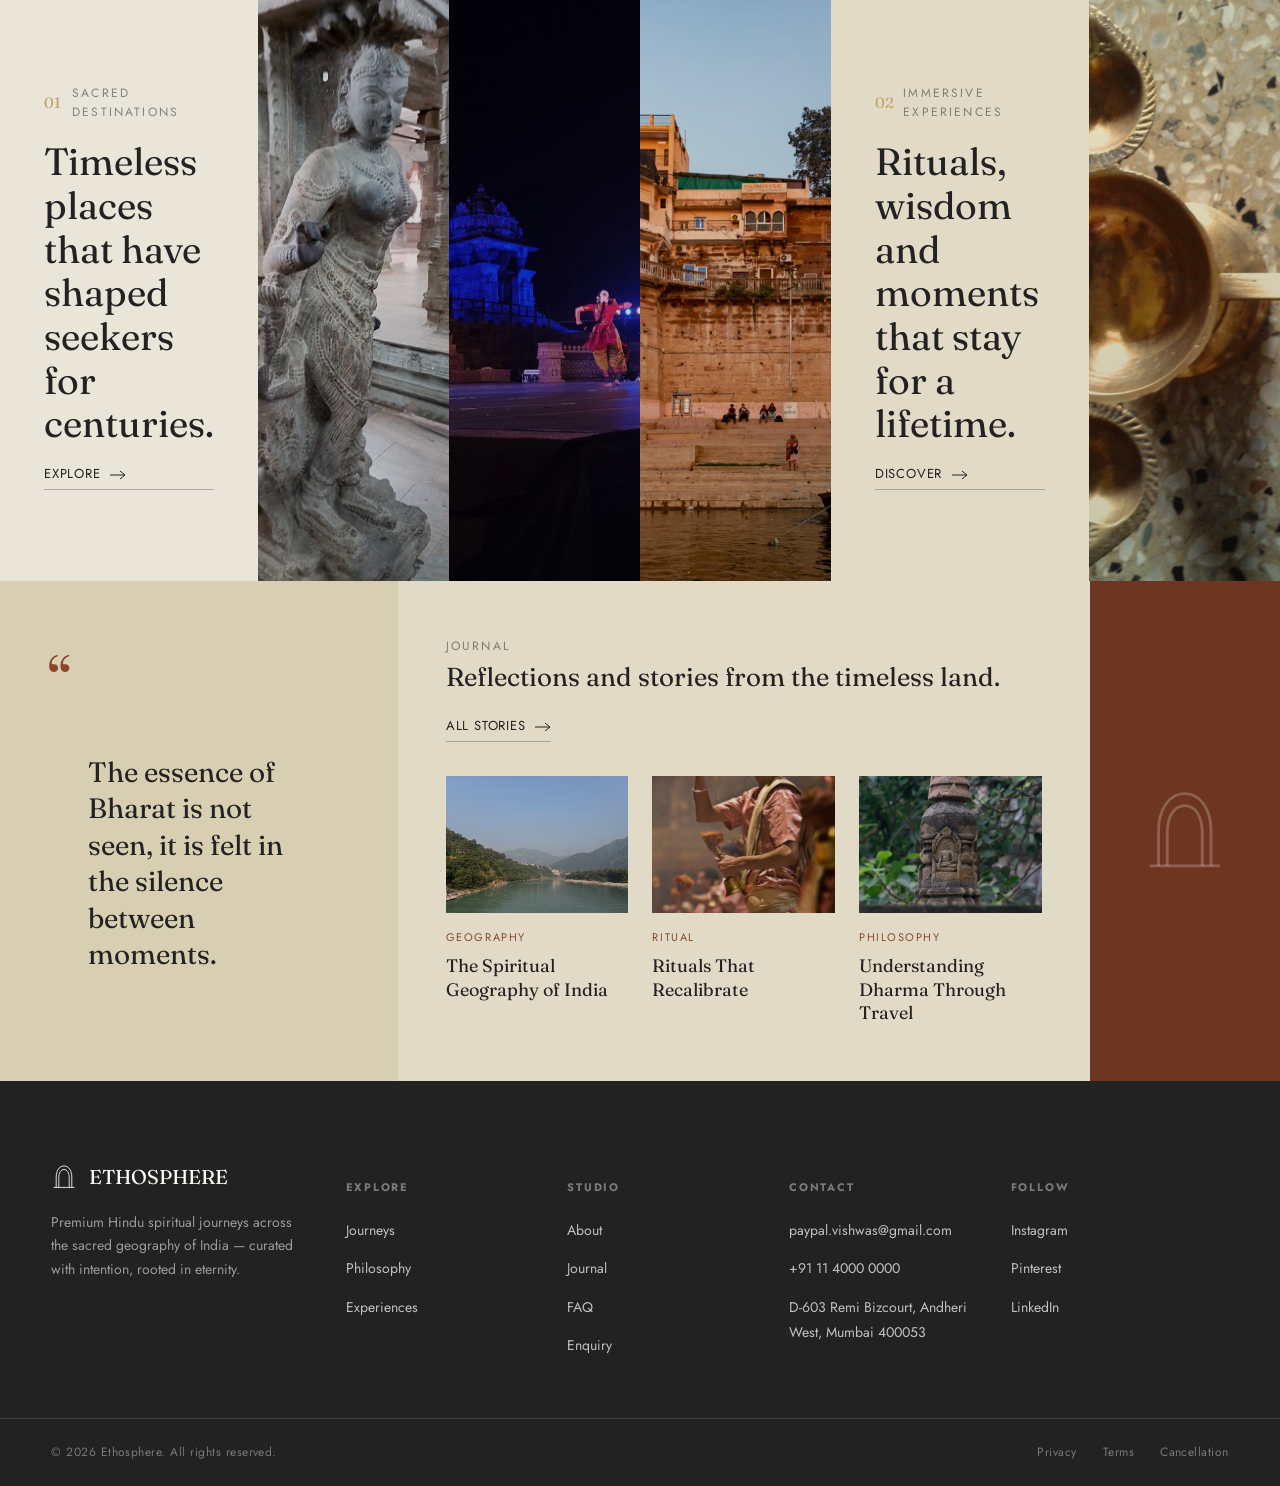
==== commit fa94639f: "Add FAQ page, legal pages, and footer cleanup Remove "Careers" from the footer; wire Privacy/Terms/C" ====
--- a/index.html
+++ b/index.html
@@ -157,6 +157,7 @@
       <ul>
         <li><a href="about.html">About</a></li>
         <li><a href="journal.html">Journal</a></li>
+        <li><a href="faq.html">FAQ</a></li>
         <li><a href="enquiry.html">Enquiry</a></li>
       </ul>
     </div>
@@ -180,9 +181,9 @@
   <div class="footer-bottom wrap">
     <span>&copy; 2026 Ethosphere. All rights reserved.</span>
     <div class="footer-legal">
-      <a href="#">Privacy</a>
-      <a href="#">Terms</a>
-      <a href="#">Careers</a>
+      <a href="privacy.html">Privacy</a>
+      <a href="terms.html">Terms</a>
+      <a href="cancellation.html">Cancellation</a>
     </div>
   </div>
 </footer>
--- a/css/style.css
+++ b/css/style.css
@@ -843,6 +843,83 @@
 .enquiry-info-item p, .enquiry-info-item a{ color: var(--ink-70); font-size:14px; line-height:1.7; }
 .enquiry-info-item a:hover{ color: var(--rust); }
 
+/* FAQ accordion */
+.faq-list{ max-width: 820px; }
+.faq-item{ border-bottom: 1px solid var(--ink-12); }
+.faq-item:first-child{ border-top: 1px solid var(--ink-12); }
+.faq-question{
+  width: 100%;
+  display: flex;
+  align-items: center;
+  justify-content: space-between;
+  gap: 24px;
+  background: none;
+  border: none;
+  text-align: left;
+  cursor: pointer;
+  padding: 26px 4px;
+}
+.faq-question span:first-child{
+  font-family: var(--font-display);
+  font-size: clamp(17px, 2vw, 20px);
+  color: var(--ink);
+  line-height: 1.4;
+}
+.faq-icon{ position: relative; flex-shrink: 0; width: 16px; height: 16px; }
+.faq-icon::before,
+.faq-icon::after{
+  content: '';
+  position: absolute;
+  background: var(--rust);
+  transition: transform .3s ease;
+}
+.faq-icon::before{ left: 0; top: 50%; width: 100%; height: 1px; transform: translateY(-50%); }
+.faq-icon::after{ top: 0; left: 50%; width: 1px; height: 100%; transform: translateX(-50%); }
+.faq-item.is-open .faq-icon::after{ transform: translateX(-50%) rotate(90deg); }
+.faq-answer{
+  max-height: 0;
+  overflow: hidden;
+  transition: max-height .4s ease;
+}
+.faq-item.is-open .faq-answer{ max-height: 300px; }
+.faq-answer p{ color: var(--ink-70); font-size: 15px; line-height: 1.75; max-width: 68ch; padding: 0 4px 26px; }
+
+/* Legal pages (Privacy / Terms / Cancellation) */
+.legal-content{ max-width: 760px; padding-top: 70px; padding-bottom: 100px; }
+.legal-updated{ font-size: 12px; letter-spacing: .06em; text-transform: uppercase; color: var(--ink-50); margin-bottom: 44px; }
+.legal-content h2{
+  font-family: var(--font-display);
+  font-weight: 400;
+  font-size: 24px;
+  margin: 48px 0 16px;
+}
+.legal-content h2:first-of-type{ margin-top: 0; }
+.legal-content p{ color: var(--ink-70); font-size: 15px; line-height: 1.85; margin-bottom: 16px; }
+.legal-content a{ color: var(--rust); border-bottom: 1px solid var(--rust-soft); }
+.legal-content a:hover{ color: var(--rust-dark); }
+.legal-content ul{ margin: 0 0 16px; padding-left: 20px; list-style: disc; }
+.legal-content li{ color: var(--ink-70); font-size: 15px; line-height: 1.85; margin-bottom: 8px; }
+
+.refund-table{ border: 1px solid var(--ink-12); margin: 24px 0 40px; }
+.refund-row{
+  display: grid;
+  grid-template-columns: 1fr 1.3fr;
+  gap: 20px;
+  padding: 16px 20px;
+  border-bottom: 1px solid var(--ink-12);
+  font-size: 14px;
+}
+.refund-row:last-child{ border-bottom: none; }
+.refund-row span:first-child{ color: var(--ink); font-weight: 500; }
+.refund-row span:last-child{ color: var(--ink-70); }
+.refund-head{ background: var(--cream-2); font-size: 11px; letter-spacing: .1em; text-transform: uppercase; }
+.refund-head span{ color: var(--ink-50) !important; font-weight: 500 !important; }
+@media (max-width: 600px){
+  .refund-row{ grid-template-columns: 1fr; gap: 4px; }
+  .refund-head{ display: none; }
+  .refund-row span:first-child{ font-family: var(--font-display); font-size: 15px; }
+}
+
 /* Reveal-on-scroll */
 [data-reveal]{ opacity:0; transform: translateY(24px); transition: opacity .8s ease, transform .8s ease; }
 [data-reveal].in-view{ opacity:1; transform: translateY(0); }
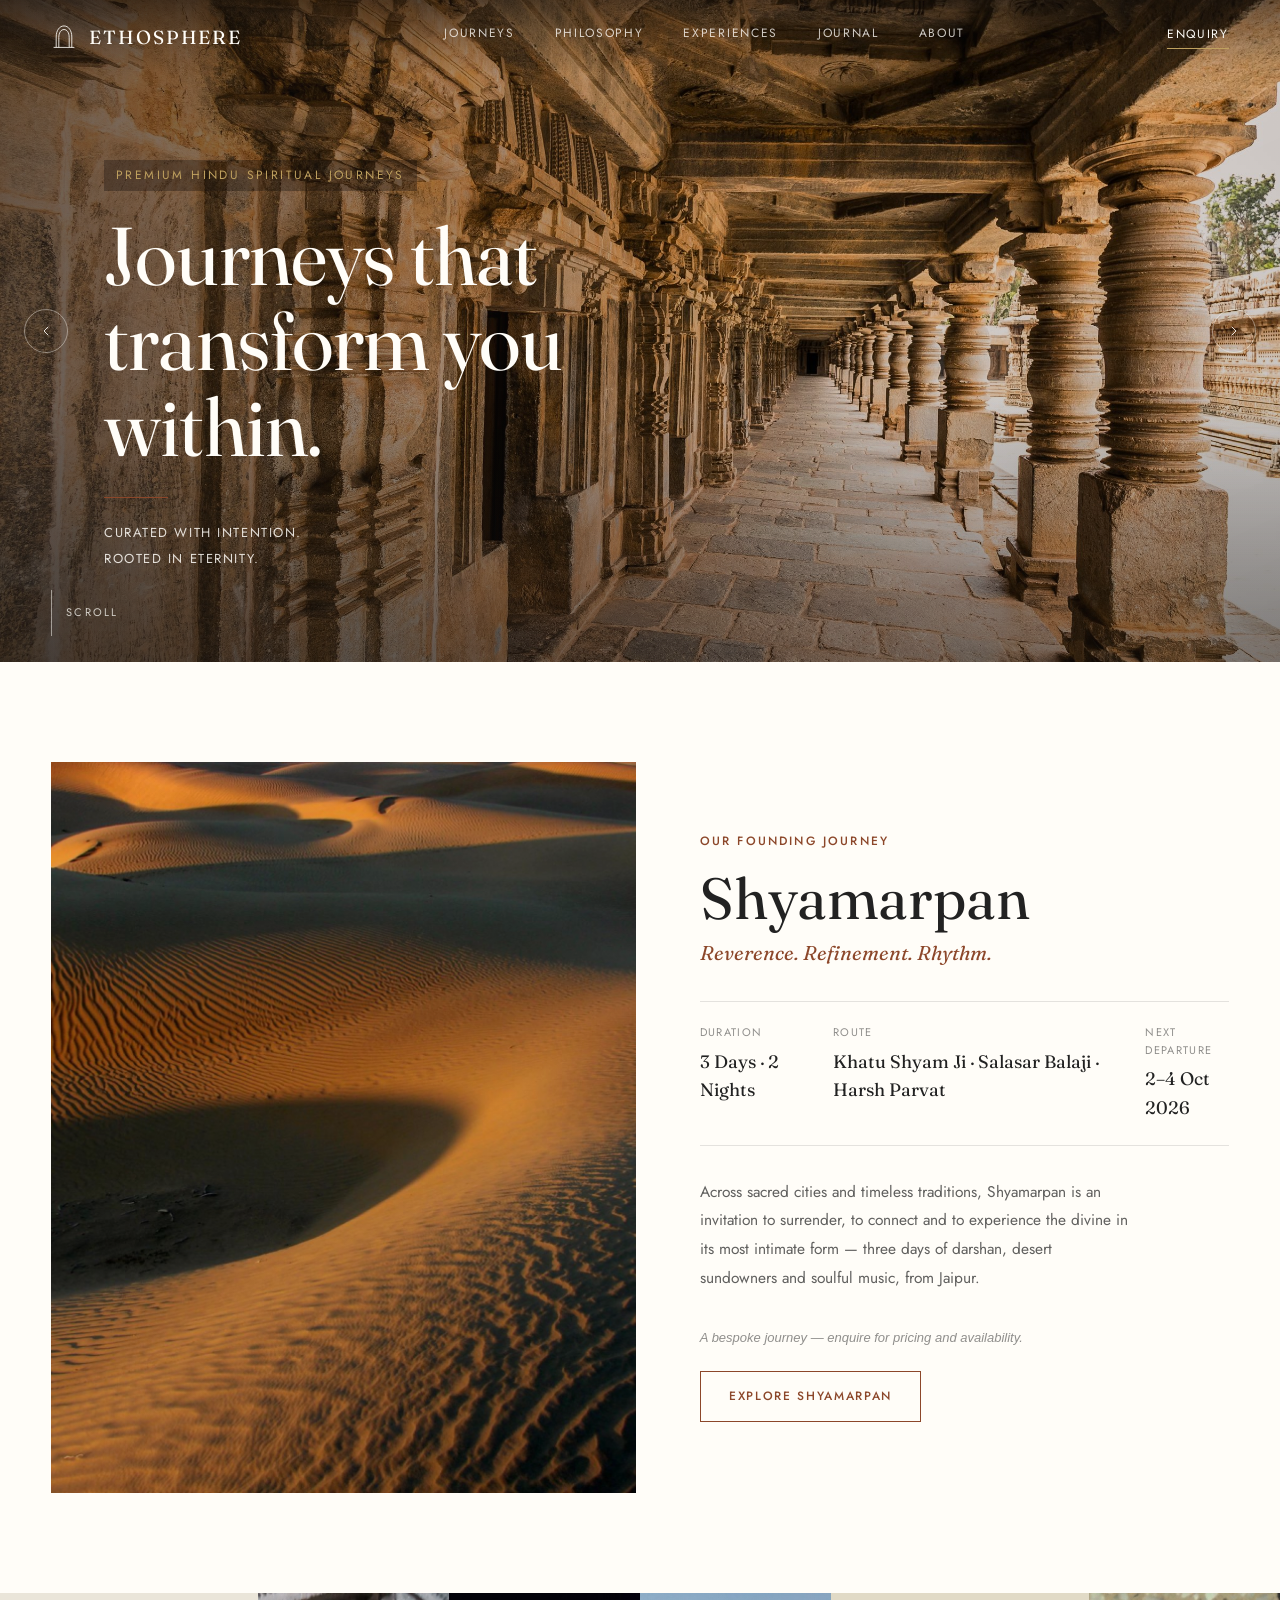
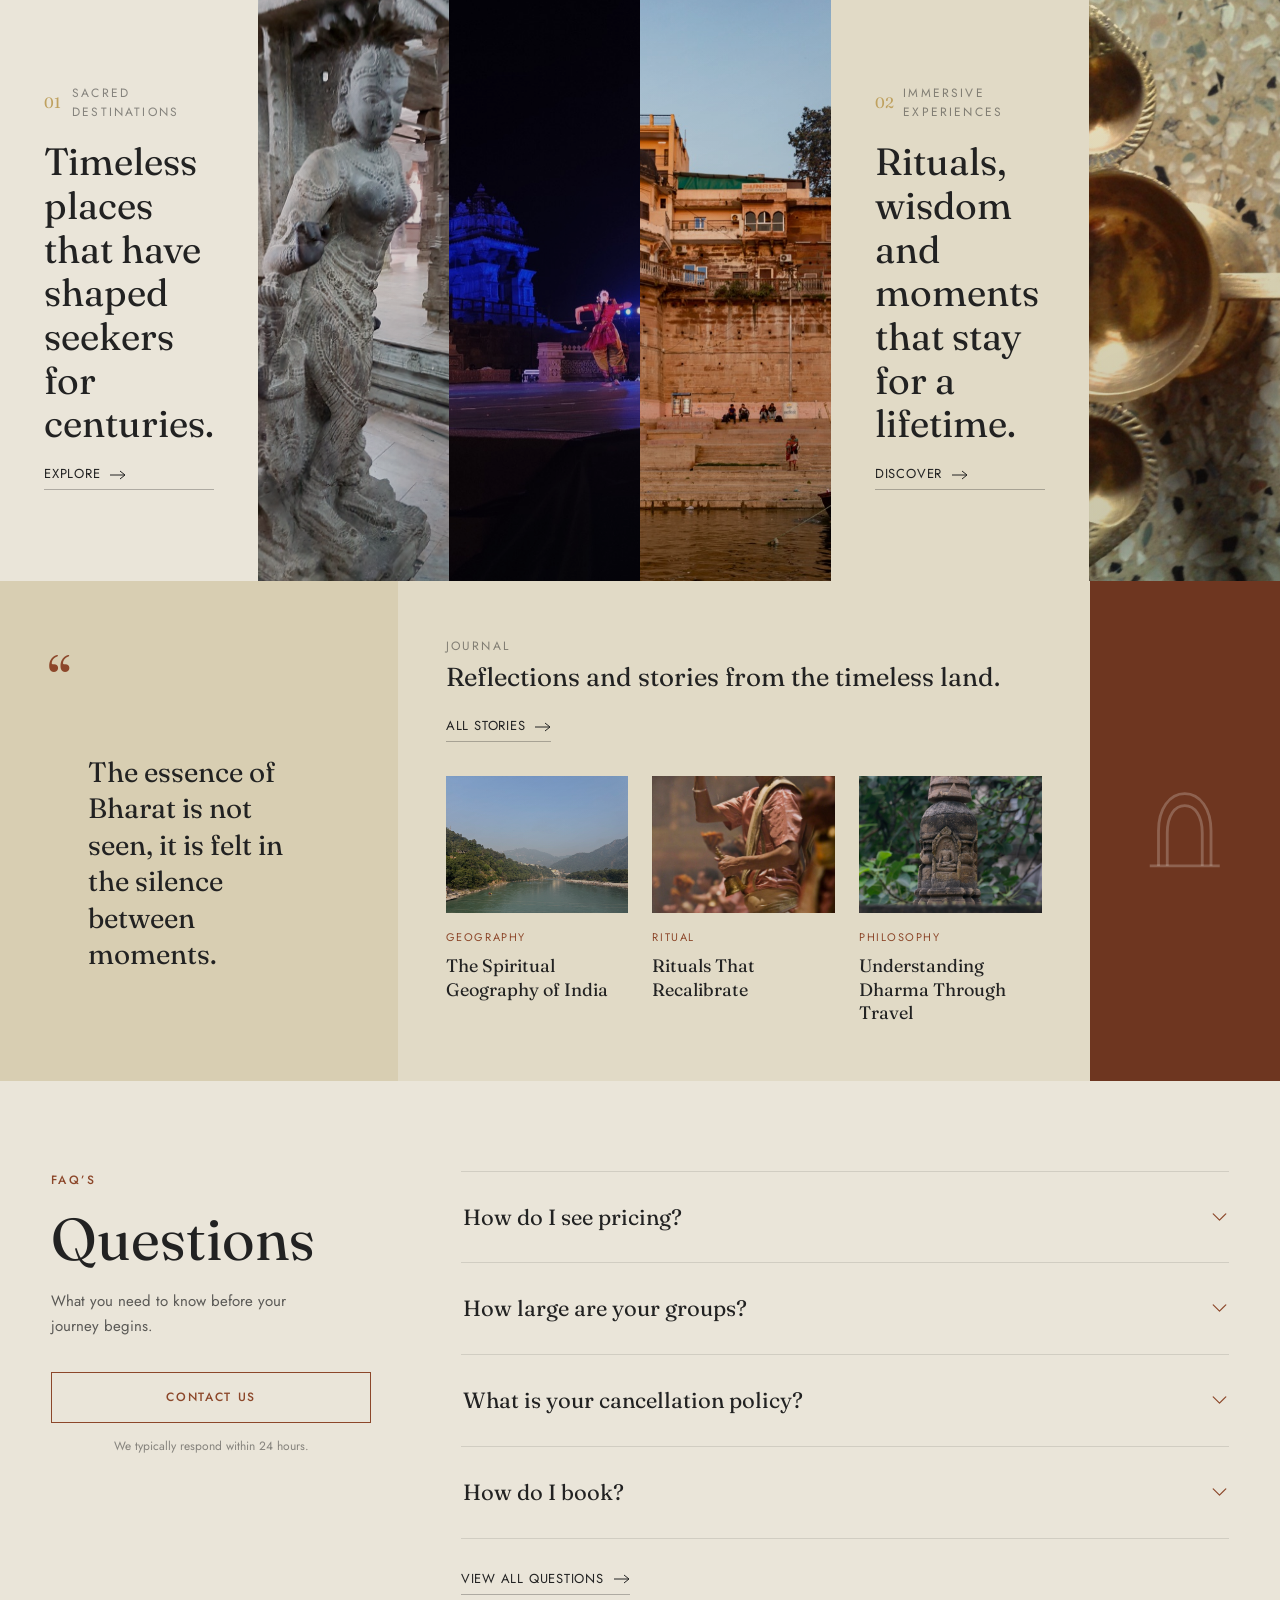
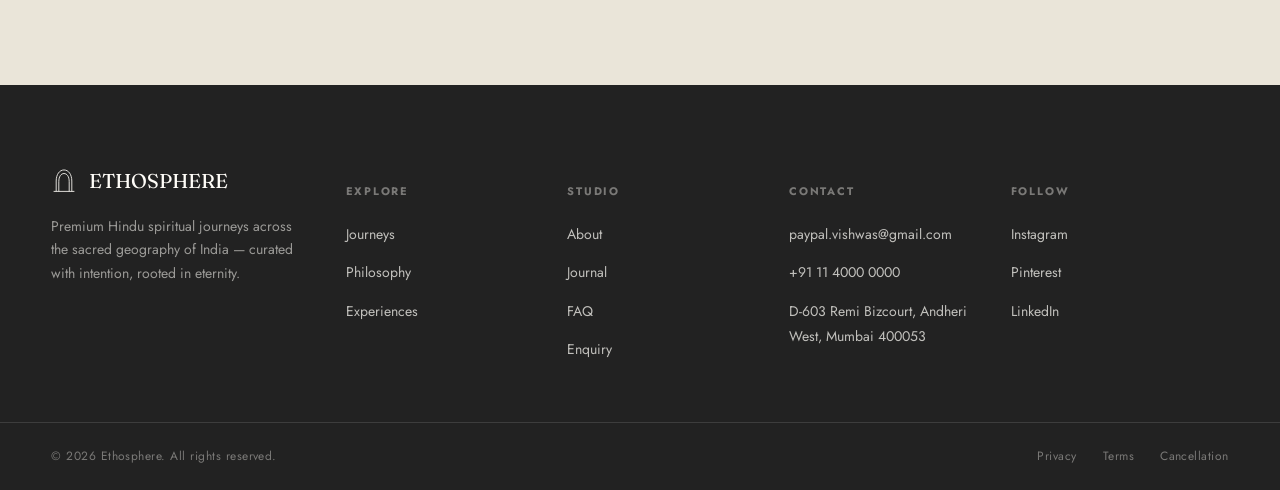
==== commit e3329d11: "Redesign FAQ as sticky two-column layout; improve discoverability Replace the single-column boxed FA" ====
--- a/index.html
+++ b/index.html
@@ -134,6 +134,47 @@
 </svg></div>
 </section>
 
+<section class="faq-layout " data-reveal>
+      <div class="faq-sidebar">
+        <span class="eyebrow">FAQ&rsquo;s</span>
+        <h2>Questions</h2>
+        <p class="faq-intro">What you need to know before your journey begins.</p>
+        <a href="enquiry.html" class="btn btn-rust faq-contact-btn">Contact Us</a>
+        <p class="faq-reassure">We typically respond within 24 hours.</p>
+      </div>
+      <div class="faq-list">
+        <div class="faq-item" data-reveal>
+      <button class="faq-question" type="button">
+        <span>How do I see pricing?</span>
+        <span class="faq-chevron"><svg viewBox="0 0 16 10" fill="none"><path d="M1 1L8 8L15 1" stroke="currentColor" stroke-width="1.3" stroke-linecap="round" stroke-linejoin="round"/></svg></span>
+      </button>
+      <div class="faq-answer"><p>Because every journey is tailored — dates, group size, accommodation tier — we don&rsquo;t list fixed prices online. Enquire and we&rsquo;ll share a clear, transparent quote within 24 hours.</p></div>
+    </div>
+    <div class="faq-item" data-reveal>
+      <button class="faq-question" type="button">
+        <span>How large are your groups?</span>
+        <span class="faq-chevron"><svg viewBox="0 0 16 10" fill="none"><path d="M1 1L8 8L15 1" stroke="currentColor" stroke-width="1.3" stroke-linecap="round" stroke-linejoin="round"/></svg></span>
+      </button>
+      <div class="faq-answer"><p>We keep journeys intimate by design, typically capped well below a standard tour group, so every guest is genuinely looked after.</p></div>
+    </div>
+    <div class="faq-item" data-reveal>
+      <button class="faq-question" type="button">
+        <span>What is your cancellation policy?</span>
+        <span class="faq-chevron"><svg viewBox="0 0 16 10" fill="none"><path d="M1 1L8 8L15 1" stroke="currentColor" stroke-width="1.3" stroke-linecap="round" stroke-linejoin="round"/></svg></span>
+      </button>
+      <div class="faq-answer"><p>See our <a href="cancellation.html" class="link-arrow" style="display:inline-flex; border-bottom:1px solid var(--ink-30);">Cancellation &amp; Refund Policy</a> for full terms. In short: earlier cancellations receive a greater refund, and we&rsquo;re always happy to discuss individual circumstances.</p></div>
+    </div>
+    <div class="faq-item" data-reveal>
+      <button class="faq-question" type="button">
+        <span>How do I book?</span>
+        <span class="faq-chevron"><svg viewBox="0 0 16 10" fill="none"><path d="M1 1L8 8L15 1" stroke="currentColor" stroke-width="1.3" stroke-linecap="round" stroke-linejoin="round"/></svg></span>
+      </button>
+      <div class="faq-answer"><p>Every journey begins with an enquiry. Once we understand what you&rsquo;re looking for, we&rsquo;ll confirm dates, share details, and guide you through booking.</p></div>
+    </div>
+        <a href="faq.html" class="link-arrow faq-view-all">View All Questions<svg viewBox="0 0 16 10"><path d="M0 5H15M15 5L10 1M15 5L10 9" stroke="currentColor" fill="none"/></svg></a>
+      </div>
+    </section>
+
 <footer class="site-footer">
   <div class="footer-top">
     <div>
--- a/css/style.css
+++ b/css/style.css
@@ -843,8 +843,31 @@
 .enquiry-info-item p, .enquiry-info-item a{ color: var(--ink-70); font-size:14px; line-height:1.7; }
 .enquiry-info-item a:hover{ color: var(--rust); }
 
-/* FAQ accordion */
-.faq-list{ max-width: 820px; }
+/* FAQ — two-column editorial layout (sticky intro + accordion) */
+.faq-layout{
+  display: grid;
+  grid-template-columns: minmax(240px, 320px) 1fr;
+  gap: clamp(48px, 7vw, 110px);
+  align-items: start;
+  padding: 90px var(--gutter);
+  background: var(--cream);
+}
+.faq-layout.faq-standalone{ padding-top: 170px; }
+
+.faq-sidebar{ position: sticky; top: 120px; }
+.faq-sidebar .eyebrow{ display: block; margin-bottom: 20px; }
+.faq-sidebar h1,
+.faq-sidebar h2{
+  font-family: var(--font-display);
+  font-weight: 400;
+  font-size: clamp(40px, 4.6vw, 62px);
+  line-height: 1;
+  margin-bottom: 20px;
+}
+.faq-intro{ color: var(--ink-70); font-size: 15px; line-height: 1.7; max-width: 30ch; margin-bottom: 32px; }
+.faq-contact-btn{ width: 100%; justify-content: center; margin-bottom: 14px; }
+.faq-reassure{ font-size: 12px; color: var(--ink-50); text-align: center; }
+
 .faq-item{ border-bottom: 1px solid var(--ink-12); }
 .faq-item:first-child{ border-top: 1px solid var(--ink-12); }
 .faq-question{
@@ -857,32 +880,35 @@
   border: none;
   text-align: left;
   cursor: pointer;
-  padding: 26px 4px;
+  padding: 30px 2px;
 }
 .faq-question span:first-child{
   font-family: var(--font-display);
-  font-size: clamp(17px, 2vw, 20px);
+  font-size: clamp(18px, 2vw, 22px);
   color: var(--ink);
   line-height: 1.4;
 }
-.faq-icon{ position: relative; flex-shrink: 0; width: 16px; height: 16px; }
-.faq-icon::before,
-.faq-icon::after{
-  content: '';
-  position: absolute;
-  background: var(--rust);
-  transition: transform .3s ease;
-}
-.faq-icon::before{ left: 0; top: 50%; width: 100%; height: 1px; transform: translateY(-50%); }
-.faq-icon::after{ top: 0; left: 50%; width: 1px; height: 100%; transform: translateX(-50%); }
-.faq-item.is-open .faq-icon::after{ transform: translateX(-50%) rotate(90deg); }
+.faq-chevron{ flex-shrink: 0; width: 15px; height: 9px; color: var(--rust); transition: transform .3s ease; }
+.faq-chevron svg{ width: 100%; height: 100%; display: block; }
+.faq-item.is-open .faq-chevron{ transform: rotate(180deg); }
 .faq-answer{
   max-height: 0;
   overflow: hidden;
   transition: max-height .4s ease;
 }
 .faq-item.is-open .faq-answer{ max-height: 300px; }
-.faq-answer p{ color: var(--ink-70); font-size: 15px; line-height: 1.75; max-width: 68ch; padding: 0 4px 26px; }
+.faq-answer p{ color: var(--ink-70); font-size: 15px; line-height: 1.8; max-width: 62ch; padding: 0 2px 30px; }
+.faq-view-all{ margin-top: 30px; }
+
+.faq-hint{ font-size: 13px; color: var(--ink-50); margin-bottom: 36px; }
+.faq-hint a{ color: var(--rust); }
+
+@media (max-width: 900px){
+  .faq-layout{ grid-template-columns: 1fr; }
+  .faq-sidebar{ position: static; margin-bottom: 20px; }
+  .faq-intro{ max-width: 46ch; }
+  .faq-contact-btn{ width: auto; }
+}
 
 /* Legal pages (Privacy / Terms / Cancellation) */
 .legal-content{ max-width: 760px; padding-top: 70px; padding-bottom: 100px; }
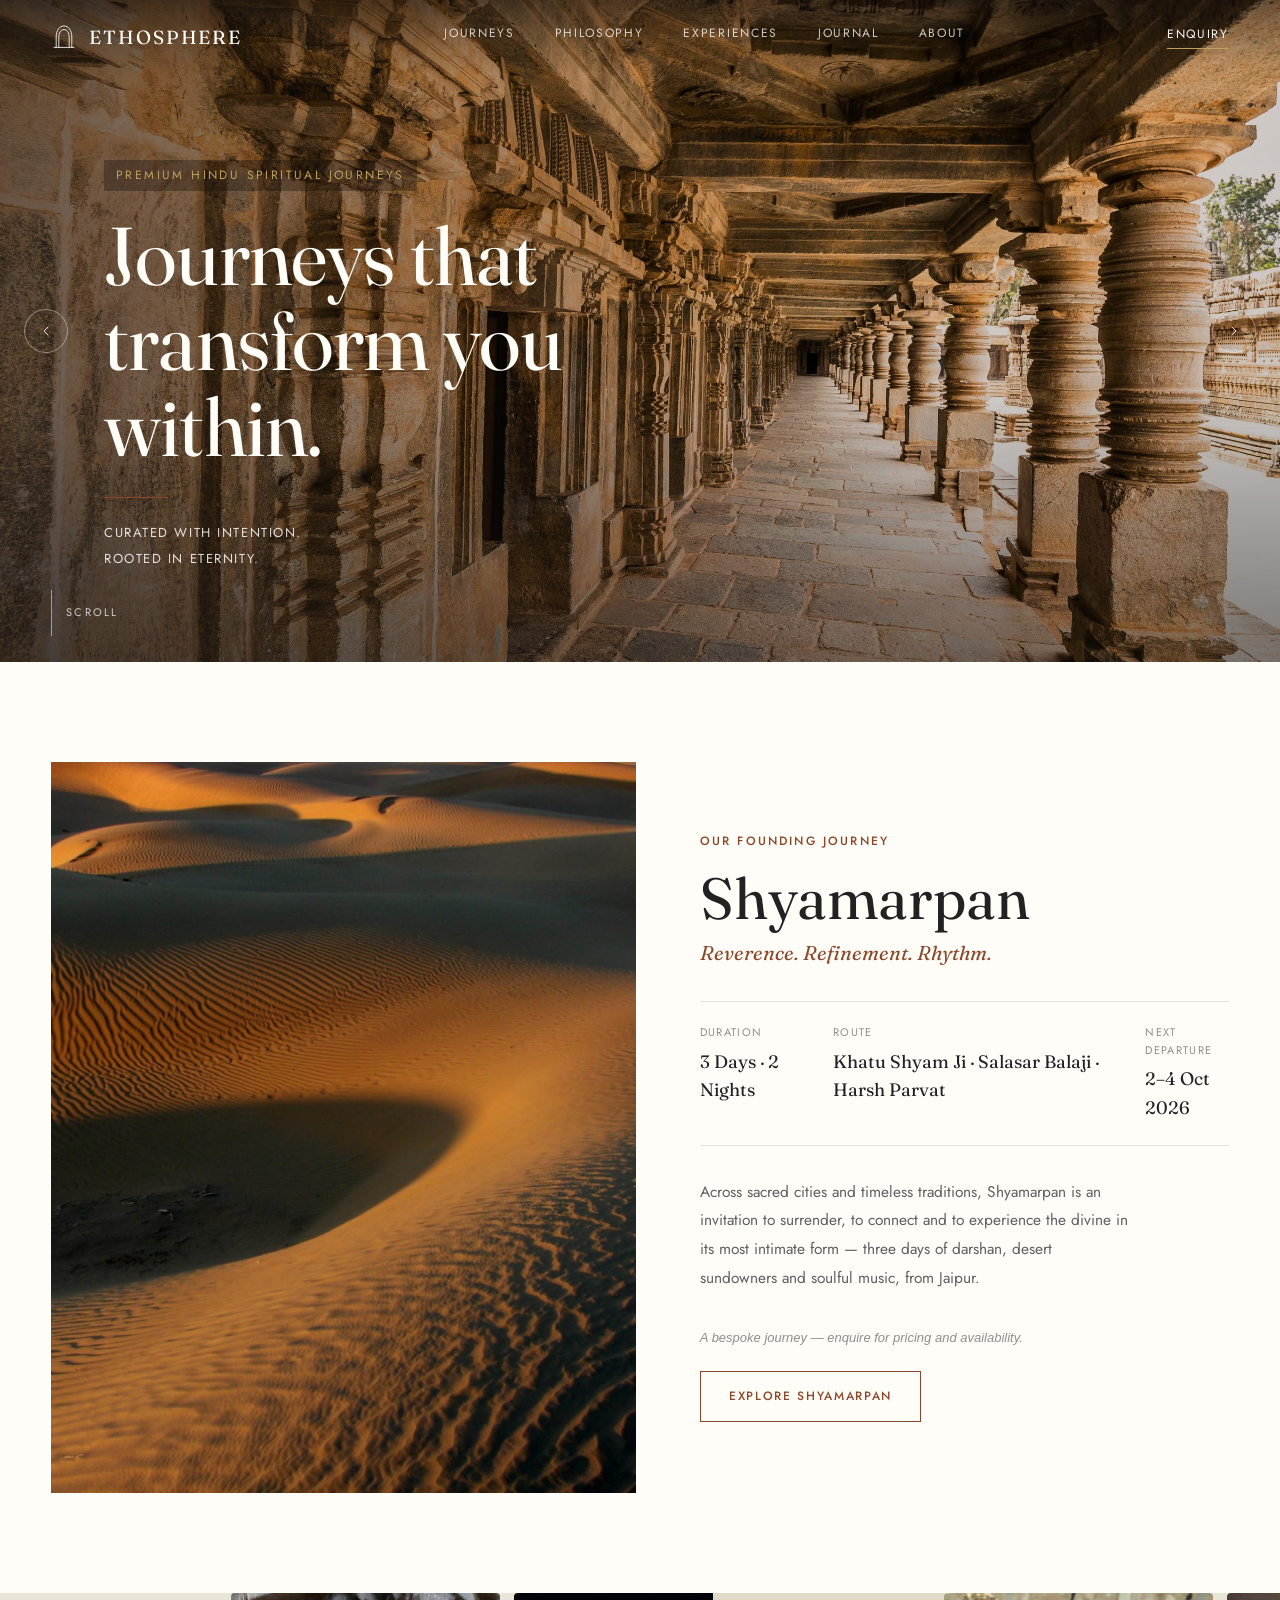
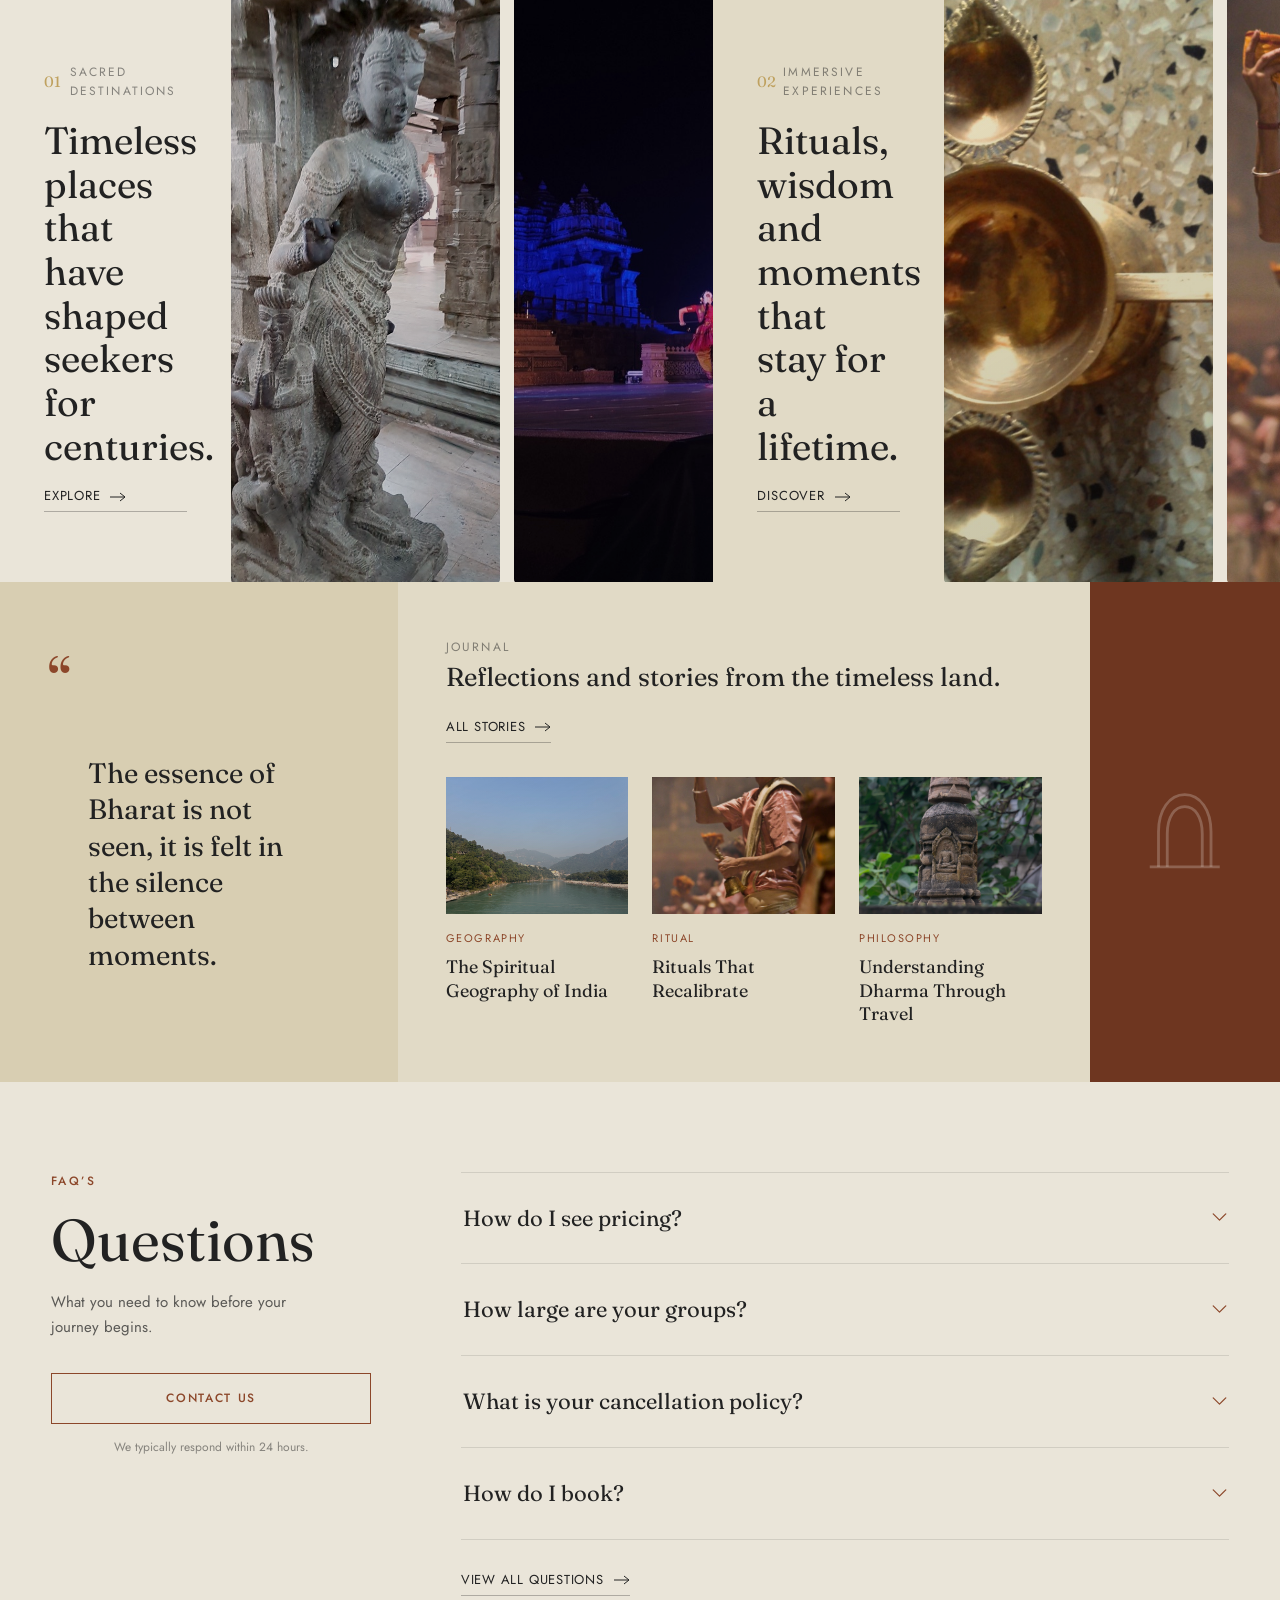
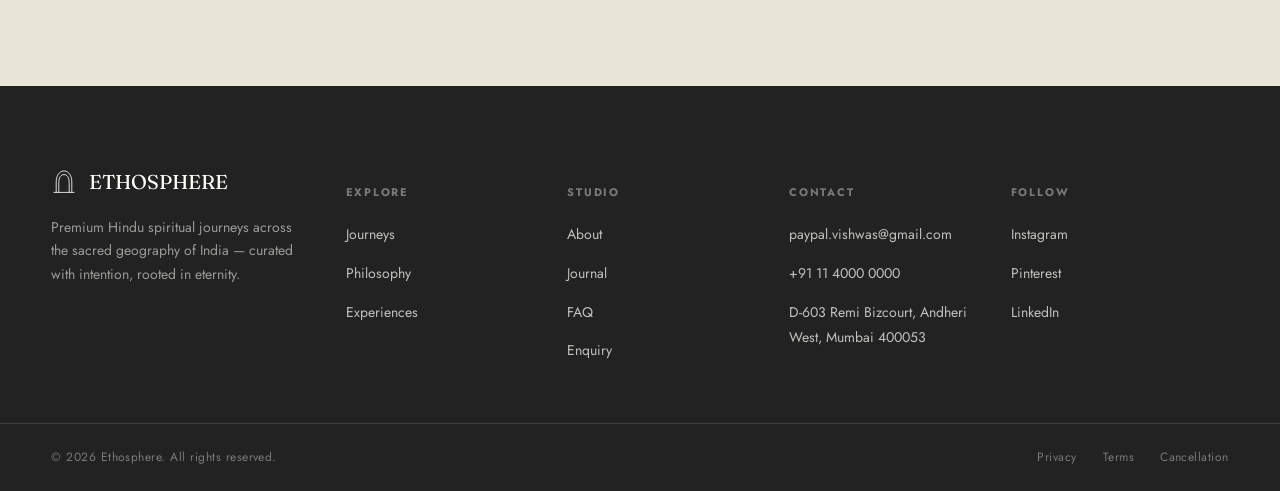
==== commit c0b836d8: "Turn homepage image rows into auto-scrolling filmstrips Replaces the fixed 3-panel Sacred Destinatio" ====
--- a/index.html
+++ b/index.html
@@ -79,21 +79,37 @@
   </div>
 </section>
 
-<section class="split-row" data-reveal>
+<section class="filmstrip-section" data-reveal>
   <div class="split-text">
     <span class="section-label"><span class="num">01</span> Sacred Destinations</span>
     <h3>Timeless places that have shaped seekers for centuries.</h3>
     <a href="journeys.html" class="link-arrow">Explore<svg viewBox="0 0 16 10"><path d="M0 5H15M15 5L10 1M15 5L10 9" stroke="currentColor" fill="none"/></svg></a>
   </div>
-  <div class="split-img"><div class="media-panel "><img src="images/detail-carved-stone.jpg" alt="Intricately carved temple pillar" loading="lazy"></div></div>
-  <div class="split-img"><div class="media-panel "><img src="images/detail-temple-facade.jpg" alt="Sandstone temple facade at Khajuraho" loading="lazy"></div></div>
-  <div class="split-img"><div class="media-panel "><img src="images/journey-ganges-ghats.jpg" alt="The ghats of Varanasi at dusk" loading="lazy"></div></div>
+  <div class="filmstrip ">
+    <div class="filmstrip-track">
+      <div class="filmstrip-item"><img src="images/detail-carved-stone.jpg" alt="Intricately carved temple pillar" loading="lazy"></div>
+      <div class="filmstrip-item"><img src="images/detail-temple-facade.jpg" alt="Sandstone temple facade at Khajuraho" loading="lazy"></div>
+      <div class="filmstrip-item"><img src="images/journey-ganges-ghats.jpg" alt="The ghats of Varanasi at dusk" loading="lazy"></div>
+      <div class="filmstrip-item" aria-hidden="true"><img src="images/detail-carved-stone.jpg" alt="Intricately carved temple pillar" loading="lazy"></div>
+      <div class="filmstrip-item" aria-hidden="true"><img src="images/detail-temple-facade.jpg" alt="Sandstone temple facade at Khajuraho" loading="lazy"></div>
+      <div class="filmstrip-item" aria-hidden="true"><img src="images/journey-ganges-ghats.jpg" alt="The ghats of Varanasi at dusk" loading="lazy"></div>
+    </div>
+  </div>
   <div class="split-text bg-2">
     <span class="section-label"><span class="num">02</span> Immersive Experiences</span>
     <h3>Rituals, wisdom and moments that stay for a lifetime.</h3>
     <a href="experiences.html" class="link-arrow">Discover<svg viewBox="0 0 16 10"><path d="M0 5H15M15 5L10 1M15 5L10 9" stroke="currentColor" fill="none"/></svg></a>
   </div>
-  <div class="split-img"><div class="media-panel "><img src="images/detail-brass-ritual.jpg" alt="Brass diya and puja thali" loading="lazy"></div></div>
+  <div class="filmstrip filmstrip-2">
+    <div class="filmstrip-track">
+      <div class="filmstrip-item"><img src="images/detail-brass-ritual.jpg" alt="Brass diya and puja thali" loading="lazy"></div>
+      <div class="filmstrip-item"><img src="images/exp-aarti.jpg" alt="A priest performing the Ganga aarti ceremony" loading="lazy"></div>
+      <div class="filmstrip-item"><img src="images/exp-craft.jpg" alt="Rangoli pattern laid in coloured powder" loading="lazy"></div>
+      <div class="filmstrip-item" aria-hidden="true"><img src="images/detail-brass-ritual.jpg" alt="Brass diya and puja thali" loading="lazy"></div>
+      <div class="filmstrip-item" aria-hidden="true"><img src="images/exp-aarti.jpg" alt="A priest performing the Ganga aarti ceremony" loading="lazy"></div>
+      <div class="filmstrip-item" aria-hidden="true"><img src="images/exp-craft.jpg" alt="Rangoli pattern laid in coloured powder" loading="lazy"></div>
+    </div>
+  </div>
 </section>
 
 <section class="band" data-reveal>
@@ -207,6 +223,7 @@
       <ul>
         <li><a href="mailto:paypal.vishwas@gmail.com">paypal.vishwas@gmail.com</a></li>
         <li><a href="tel:+911140000000">+91 11 4000 0000</a></li>
+        
         <li><a href="https://www.google.com/maps/search/?api=1&amp;query=D-603%20Remi%20Bizcourt%2C%20off%20Veera%20Desai%20Road%20opposite%20Supreme%20Chambers%20Andheri%20West%2C%20Mumbai%20400053" target="_blank" rel="noopener">D-603 Remi Bizcourt, Andheri West, Mumbai 400053</a></li>
       </ul>
     </div>
--- a/css/style.css
+++ b/css/style.css
@@ -409,6 +409,79 @@
 .split-img .media-panel{ height:100%; }
 
 /* =========================================================
+   Filmstrip — continuously auto-scrolling image strip
+   (Sacred Destinations / Immersive Experiences on the homepage)
+   ========================================================= */
+.filmstrip-section{
+  display:grid;
+  grid-template-columns: 1.1fr 2.3fr 1.1fr 1.6fr;
+  min-width: 0;
+  min-height: clamp(420px, 46vw, 640px);
+}
+.filmstrip-section > *{ min-width:0; height:100%; }
+
+.filmstrip{
+  position: relative;
+  height: 100%;
+  overflow: hidden;
+}
+.filmstrip-track{
+  display: flex;
+  height: 100%;
+  width: max-content;
+  gap: 14px;
+  padding-right: 14px;
+  animation: filmstrip-scroll 20s linear infinite;
+  will-change: transform;
+}
+.filmstrip-2 .filmstrip-track{ animation-duration: 17s; }
+.filmstrip:hover .filmstrip-track{ animation-play-state: paused; }
+
+.filmstrip-item{
+  flex: 0 0 auto;
+  width: clamp(200px, 21vw, 320px);
+  height: 100%;
+  position: relative;
+  overflow: hidden;
+  border-radius: 4px;
+}
+.filmstrip-item img{
+  width: 100%;
+  height: 100%;
+  object-fit: cover;
+  display: block;
+  transition: transform .5s ease;
+}
+.filmstrip-item::after{
+  content:"";
+  position:absolute; inset:0;
+  background: linear-gradient(155deg, rgba(140,71,42,.16) 0%, rgba(34,26,20,.28) 100%);
+  mix-blend-mode: multiply;
+  pointer-events: none;
+}
+.filmstrip-item:hover img,
+.filmstrip-item.is-centered img{ transform: scale(1.07); }
+
+@keyframes filmstrip-scroll{
+  from{ transform: translateX(0); }
+  to{ transform: translateX(-50%); }
+}
+
+@media (prefers-reduced-motion: reduce){
+  .filmstrip-track{ animation: none; }
+}
+
+@media (max-width: 1100px){
+  .filmstrip-section{ display: flex; flex-direction: column; min-height: 0; }
+  .filmstrip{ height: 320px; }
+}
+
+@media (max-width: 760px){
+  .filmstrip{ height: 260px; }
+  .filmstrip-item{ width: clamp(160px, 60vw, 260px); }
+}
+
+/* =========================================================
    Quote / Journal band
    ========================================================= */
 .band{
@@ -833,7 +906,7 @@
 
 .enquiry-info{
   display:grid;
-  grid-template-columns: repeat(3, 1fr);
+  grid-template-columns: repeat(auto-fit, minmax(160px, 1fr));
   gap: 30px;
   margin-top: 70px;
   padding-top: 50px;
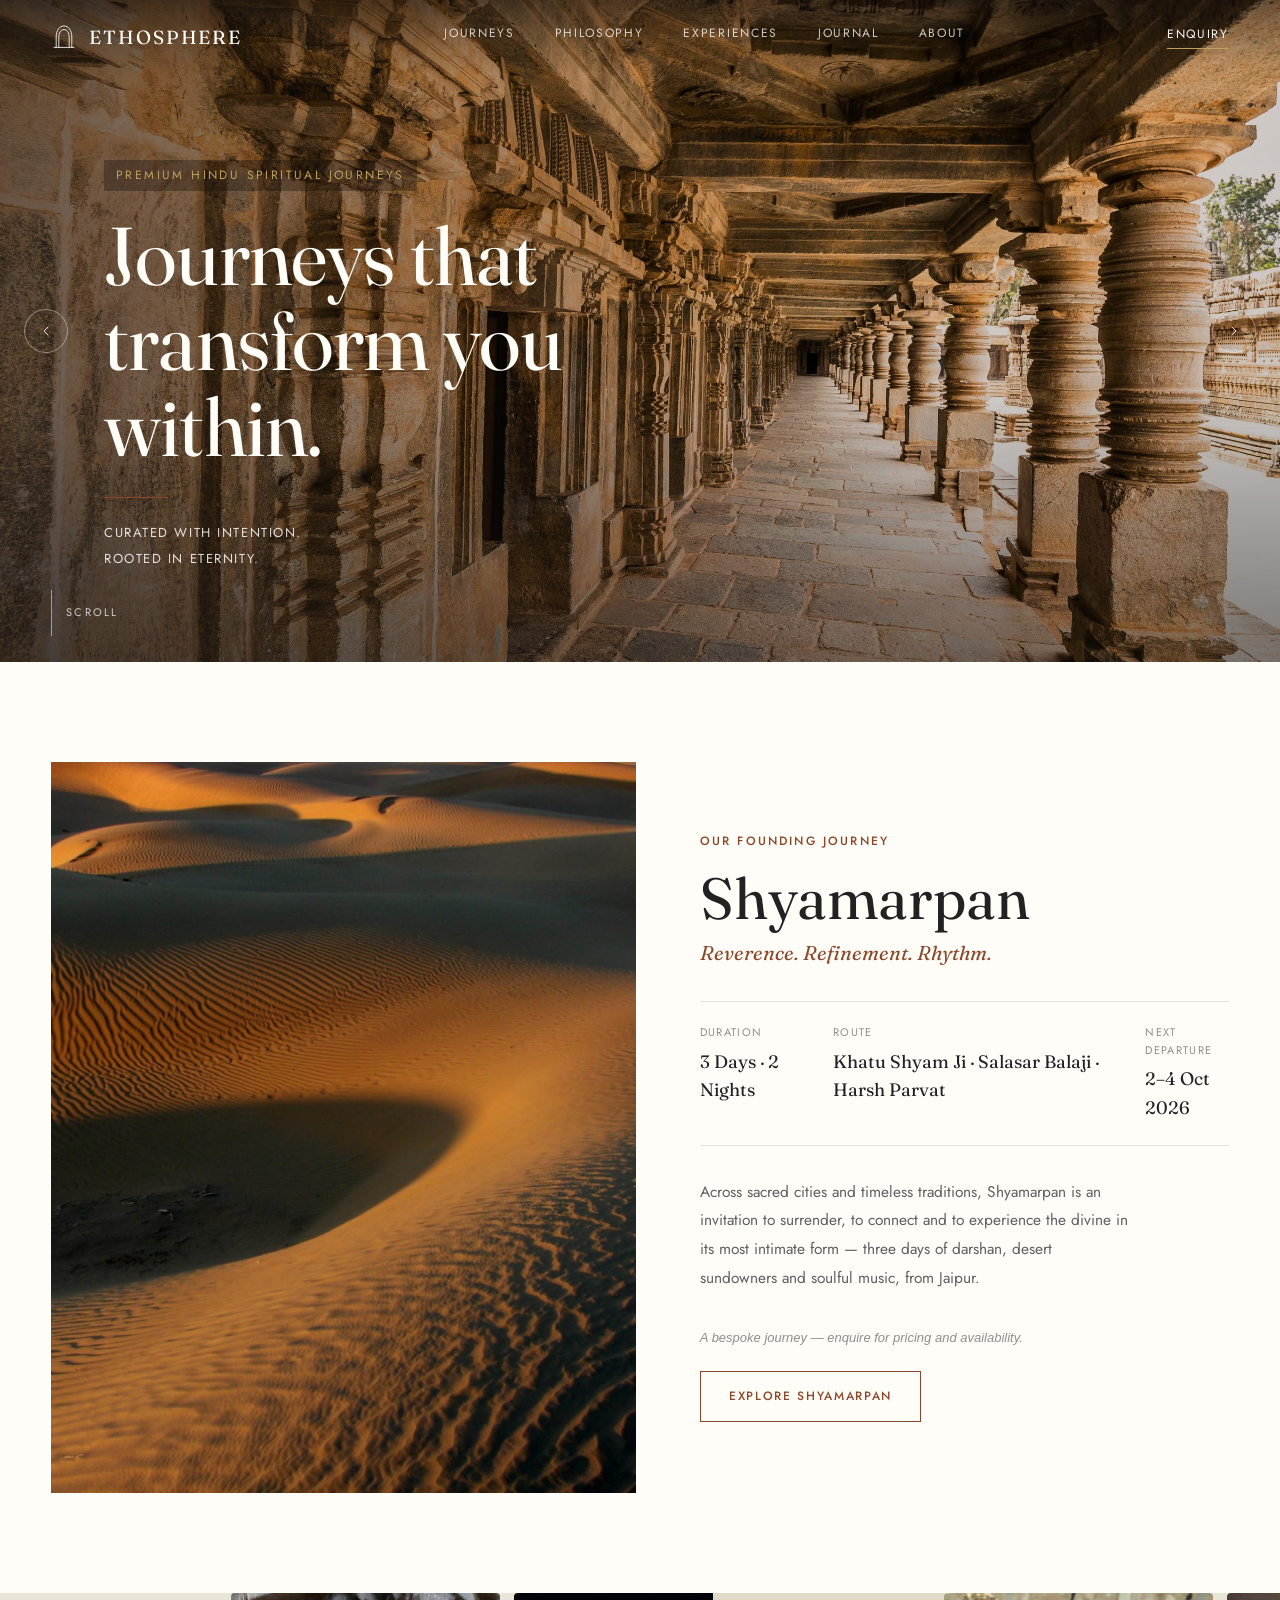
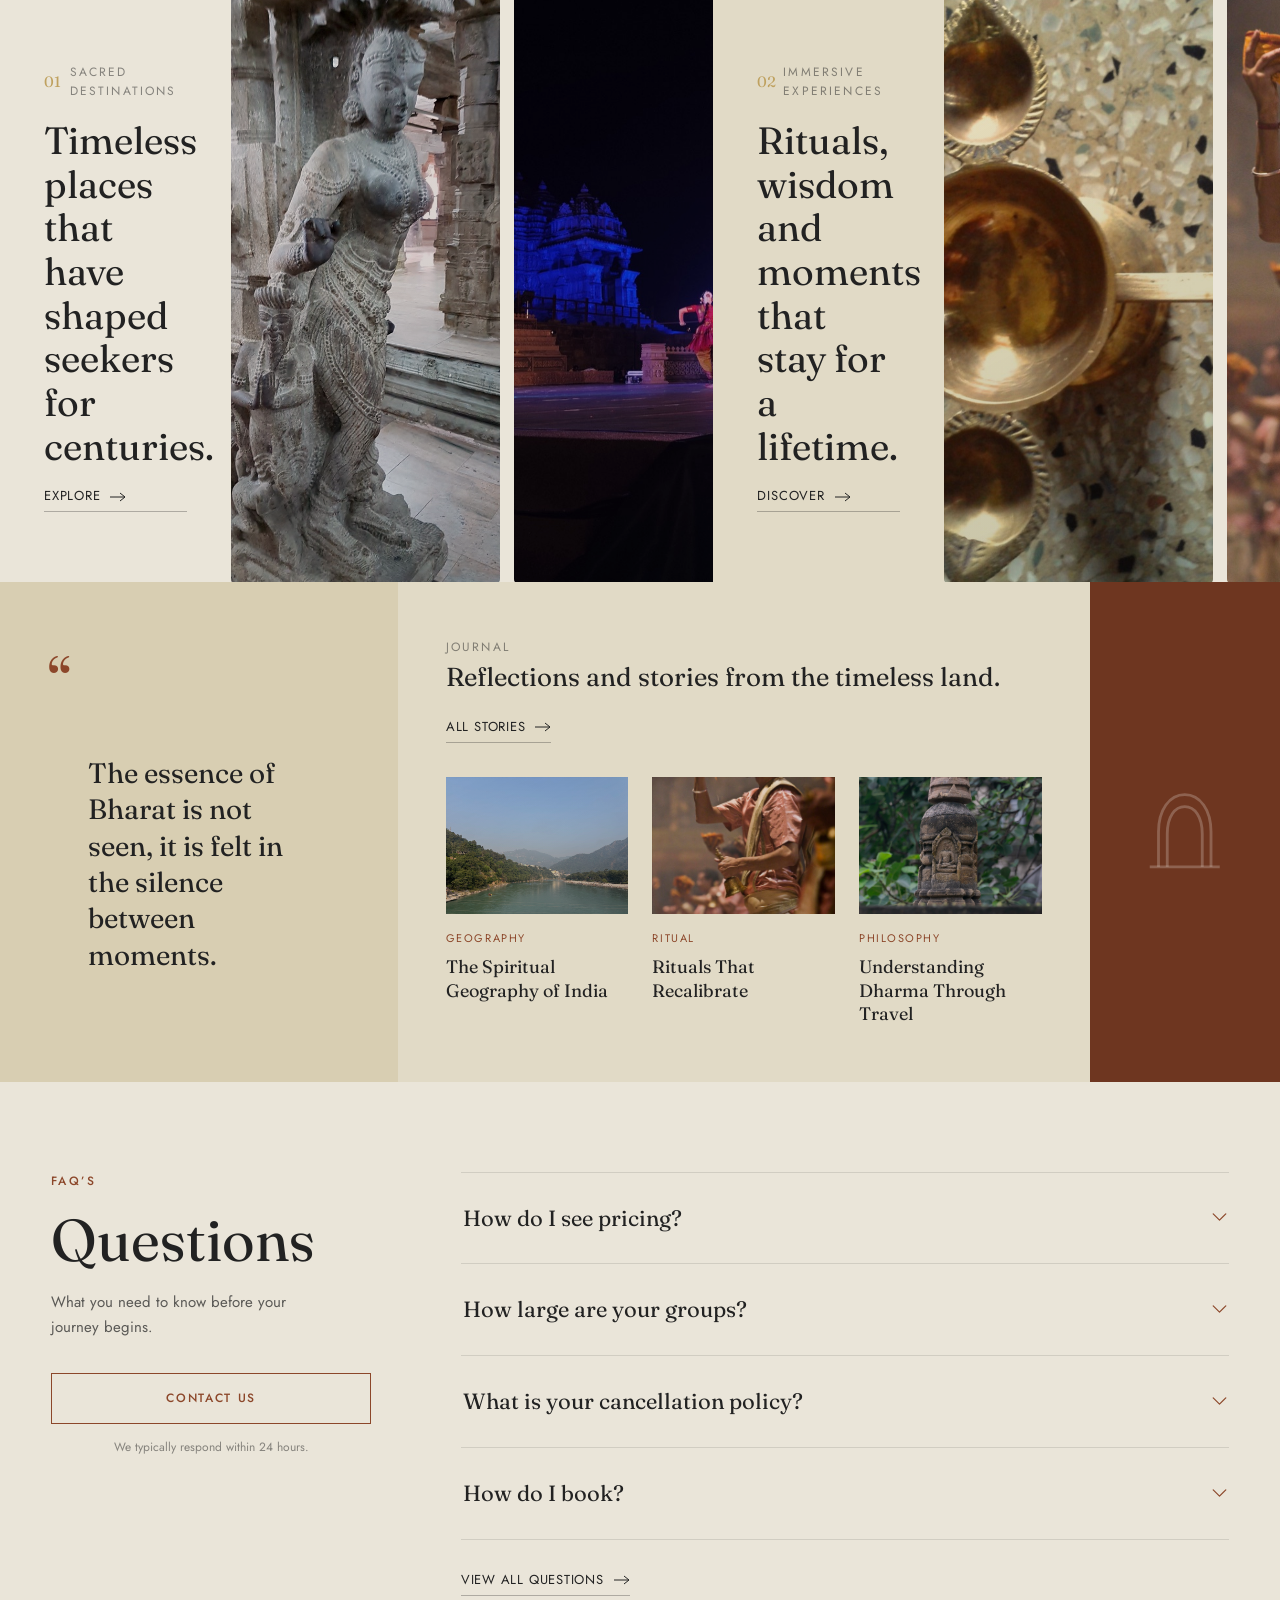
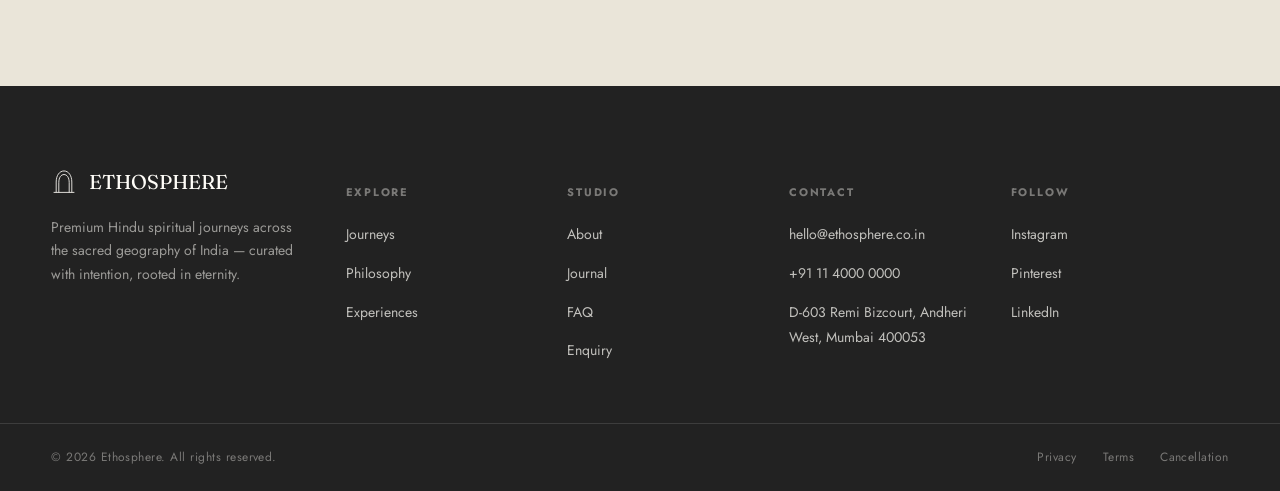
==== commit 6bf212f4: "Update site contact email to hello@ethosphere.co.in Replaces the placeholder paypal.vishwas@gmail.co" ====
--- a/index.html
+++ b/index.html
@@ -221,7 +221,7 @@
     <div class="footer-col">
       <h5>Contact</h5>
       <ul>
-        <li><a href="mailto:paypal.vishwas@gmail.com">paypal.vishwas@gmail.com</a></li>
+        <li><a href="mailto:hello@ethosphere.co.in">hello@ethosphere.co.in</a></li>
         <li><a href="tel:+911140000000">+91 11 4000 0000</a></li>
         
         <li><a href="https://www.google.com/maps/search/?api=1&amp;query=D-603%20Remi%20Bizcourt%2C%20off%20Veera%20Desai%20Road%20opposite%20Supreme%20Chambers%20Andheri%20West%2C%20Mumbai%20400053" target="_blank" rel="noopener">D-603 Remi Bizcourt, Andheri West, Mumbai 400053</a></li>
--- a/css/style.css
+++ b/css/style.css
@@ -828,6 +828,28 @@
 .cta-band h2{ font-family: var(--font-display); font-weight:400; font-size: clamp(30px,4.4vw,54px); max-width: 18ch; }
 .cta-band .eyebrow{ color: var(--gold); }
 
+.sr-only{
+  position:absolute; width:1px; height:1px; padding:0; margin:-1px;
+  overflow:hidden; clip:rect(0,0,0,0); white-space:nowrap; border:0;
+}
+
+.newsletter-form{ display:flex; gap:12px; flex-wrap:wrap; justify-content:center; }
+.newsletter-form input{
+  font-family: var(--font-sans); font-size:14px; color:var(--white);
+  background: rgba(255,255,255,.08); border:1px solid rgba(255,253,248,.4);
+  padding:15px 18px; min-width:260px;
+}
+.newsletter-form input::placeholder{ color: rgba(255,253,248,.55); }
+.newsletter-form input:focus{ outline:none; border-color:var(--gold); }
+.newsletter-form .btn[disabled]{ opacity:.5; cursor:default; }
+
+.newsletter-success{
+  max-width: 480px;
+  font-family: var(--font-display);
+  font-size: 18px;
+  color: var(--white);
+}
+
 /* Itinerary (day-by-day) */
 .itinerary{ border-top: 1px solid var(--ink-12); margin: 8px 0 40px; }
 .itinerary-day{ padding: 26px 0; border-bottom: 1px solid var(--ink-12); }
@@ -894,6 +916,8 @@
 .enquiry-form .btn[disabled]{ opacity:.5; cursor:default; }
 .form-note{ font-size:12px; color:var(--ink-30); }
 .form-note.is-error{ color:var(--rust); }
+.form-note-light{ color: rgba(255,253,248,.55); }
+.form-note-light.is-error{ color:#E8A992; }
 
 .enquiry-success{
   max-width: 560px;
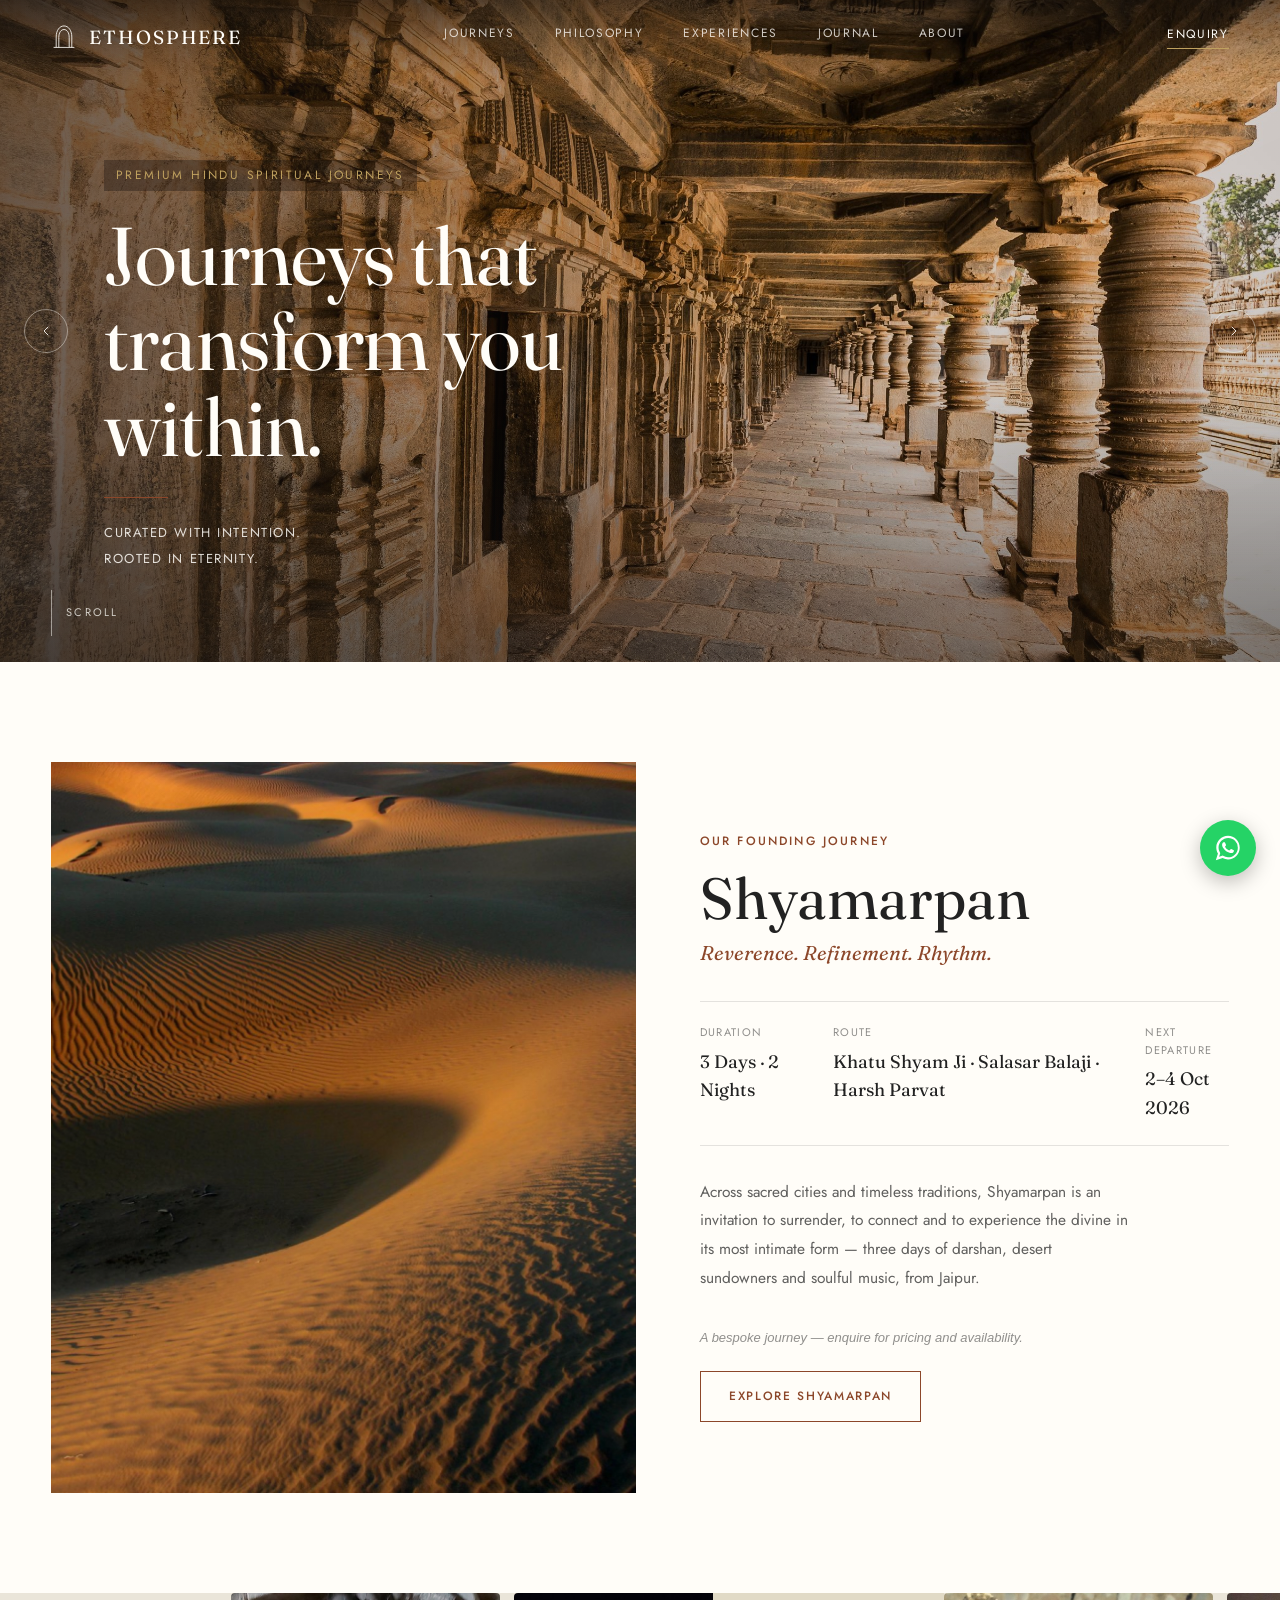
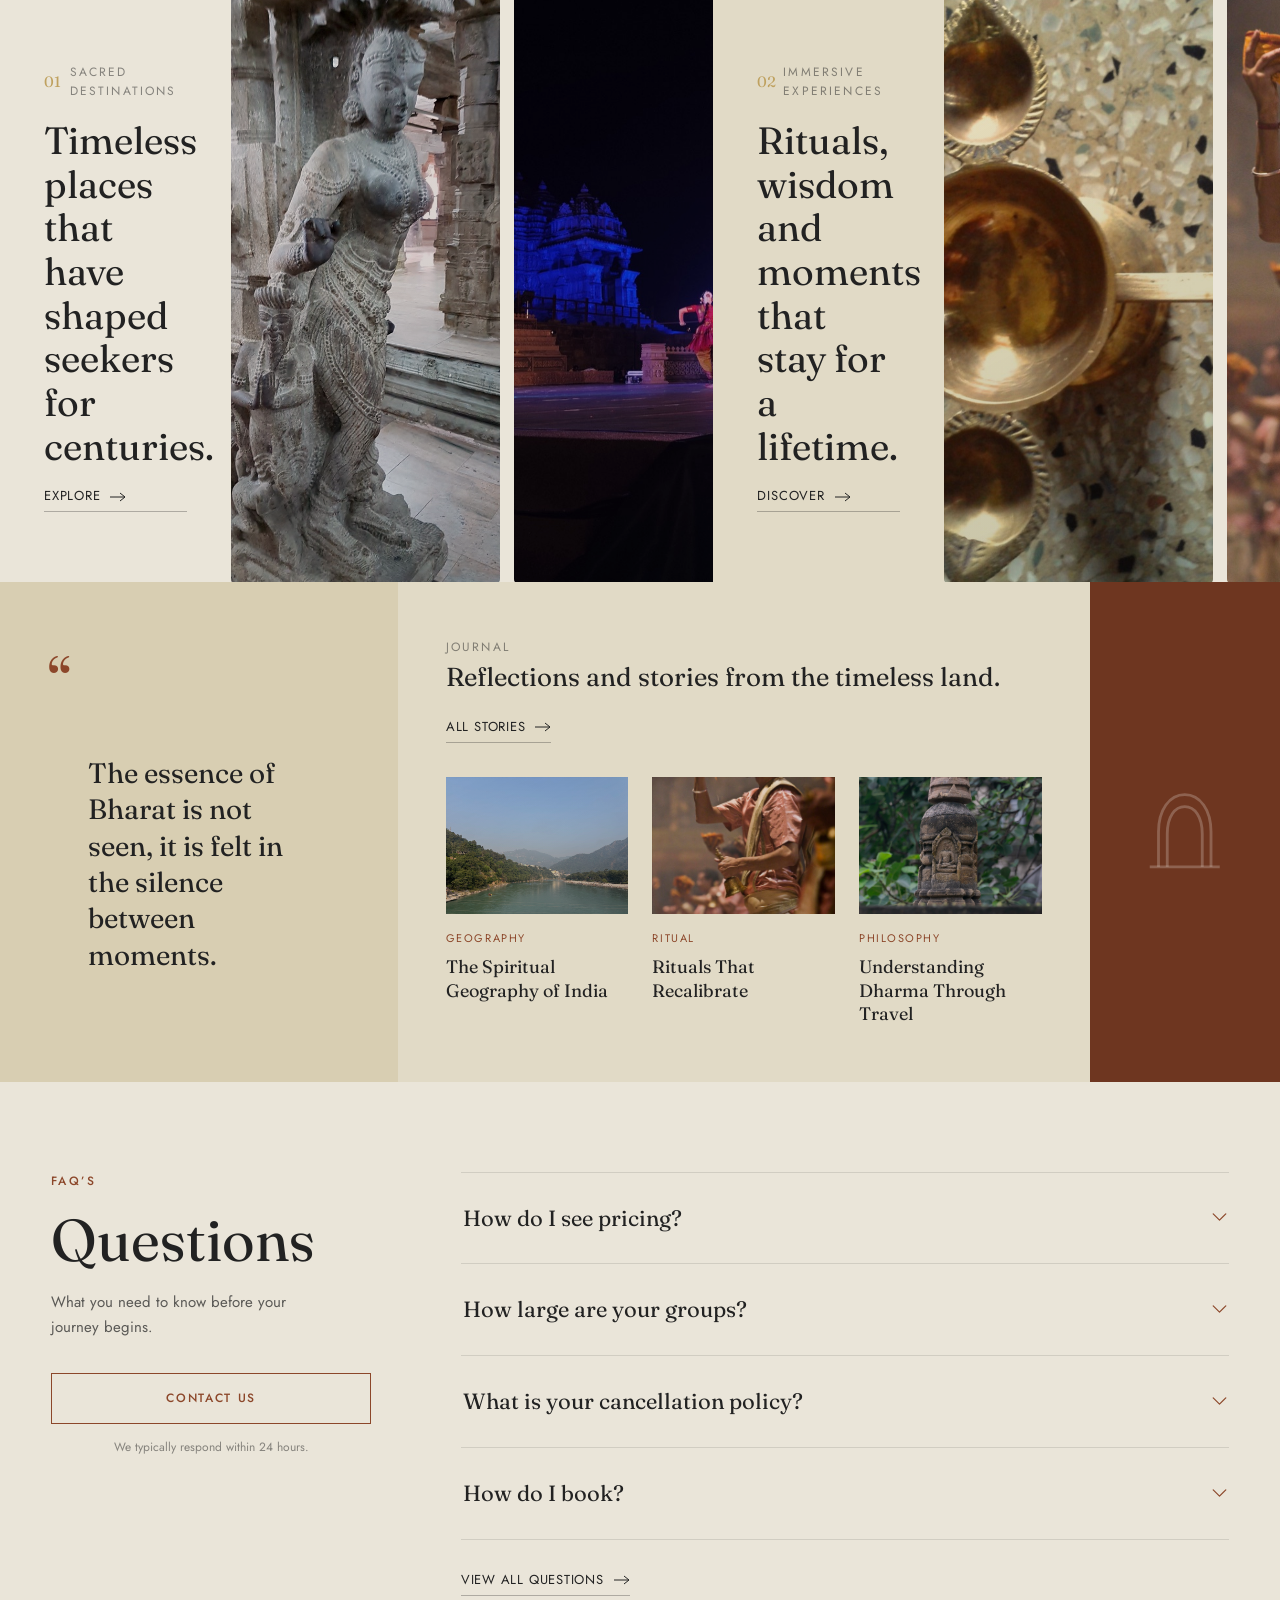
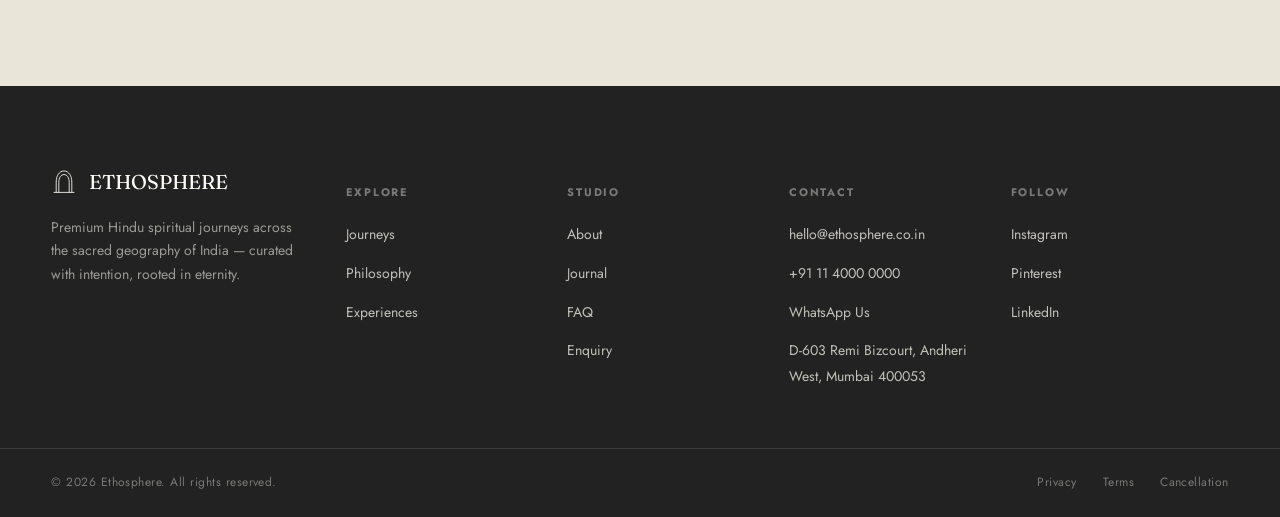
==== commit b9e7fdda: "Activate WhatsApp with a real number and floating CTA button Wires up +91 79770 88038 across the sit" ====
--- a/index.html
+++ b/index.html
@@ -223,7 +223,7 @@
       <ul>
         <li><a href="mailto:hello@ethosphere.co.in">hello@ethosphere.co.in</a></li>
         <li><a href="tel:+911140000000">+91 11 4000 0000</a></li>
-        
+        <li><a href="https://wa.me/917977088038?text=Hi%2C%20I%27d%20like%20to%20know%20more%20about%20Ethosphere%27s%20journeys." target="_blank" rel="noopener">WhatsApp Us</a></li>
         <li><a href="https://www.google.com/maps/search/?api=1&amp;query=D-603%20Remi%20Bizcourt%2C%20off%20Veera%20Desai%20Road%20opposite%20Supreme%20Chambers%20Andheri%20West%2C%20Mumbai%20400053" target="_blank" rel="noopener">D-603 Remi Bizcourt, Andheri West, Mumbai 400053</a></li>
       </ul>
     </div>
@@ -245,6 +245,11 @@
     </div>
   </div>
 </footer>
+<a class="whatsapp-fab" href="https://wa.me/917977088038?text=Hi%2C%20I%27d%20like%20to%20know%20more%20about%20Ethosphere%27s%20journeys." target="_blank" rel="noopener" aria-label="Chat with us on WhatsApp">
+  <svg viewBox="0 0 32 32" fill="currentColor" xmlns="http://www.w3.org/2000/svg" aria-hidden="true">
+    <path d="M16.004 3C9.101 3 3.5 8.6 3.5 15.5c0 2.354.65 4.554 1.78 6.437L3 29l7.278-2.238a12.44 12.44 0 0 0 5.726 1.42h.005c6.902 0 12.503-5.6 12.503-12.5S22.906 3 16.004 3Zm0 22.77h-.004a10.28 10.28 0 0 1-5.24-1.436l-.376-.223-3.89 1.196 1.24-3.79-.246-.39a10.27 10.27 0 0 1-1.573-5.464c0-5.68 4.62-10.3 10.294-10.3 2.75 0 5.334 1.072 7.28 3.02a10.23 10.23 0 0 1 3.014 7.286c0 5.68-4.62 10.3-10.293 10.3Zm5.64-7.71c-.31-.155-1.832-.904-2.116-1.008-.284-.104-.49-.155-.696.156-.207.31-.798 1.007-.978 1.213-.18.207-.36.233-.67.078-.31-.155-1.306-.481-2.488-1.535-.92-.82-1.54-1.833-1.72-2.144-.18-.31-.02-.478.135-.632.14-.138.31-.36.465-.54.155-.18.207-.31.31-.517.104-.207.052-.388-.026-.543-.078-.155-.696-1.677-.954-2.297-.251-.603-.507-.522-.696-.532-.18-.008-.388-.01-.594-.01-.207 0-.543.078-.827.388-.284.31-1.084 1.06-1.084 2.582 0 1.522 1.11 2.994 1.265 3.2.155.207 2.185 3.336 5.293 4.678.74.32 1.317.51 1.767.653.742.236 1.418.203 1.953.123.596-.089 1.832-.749 2.09-1.472.258-.723.258-1.343.18-1.472-.077-.13-.283-.207-.593-.362Z"/>
+  </svg>
+</a>
 <script src="js/main.js"></script>
 </body>
 </html>
--- a/css/style.css
+++ b/css/style.css
@@ -1080,3 +1080,27 @@
   .stat{ border-bottom: 1px solid var(--ink-12); }
   .form-row{ grid-template-columns:1fr; }
 }
+
+/* WhatsApp floating action button */
+.whatsapp-fab{
+  position: fixed;
+  right: 24px;
+  bottom: 24px;
+  z-index: 999;
+  width: 56px;
+  height: 56px;
+  display: flex;
+  align-items: center;
+  justify-content: center;
+  border-radius: 50%;
+  background: #25D366;
+  color: #fff;
+  box-shadow: 0 6px 20px rgba(0,0,0,.25);
+  transition: transform .25s ease, box-shadow .25s ease;
+}
+.whatsapp-fab svg{ width: 30px; height: 30px; }
+.whatsapp-fab:hover{ transform: scale(1.08); box-shadow: 0 8px 26px rgba(0,0,0,.32); }
+@media (max-width: 600px){
+  .whatsapp-fab{ right: 16px; bottom: 16px; width: 50px; height: 50px; }
+  .whatsapp-fab svg{ width: 26px; height: 26px; }
+}
